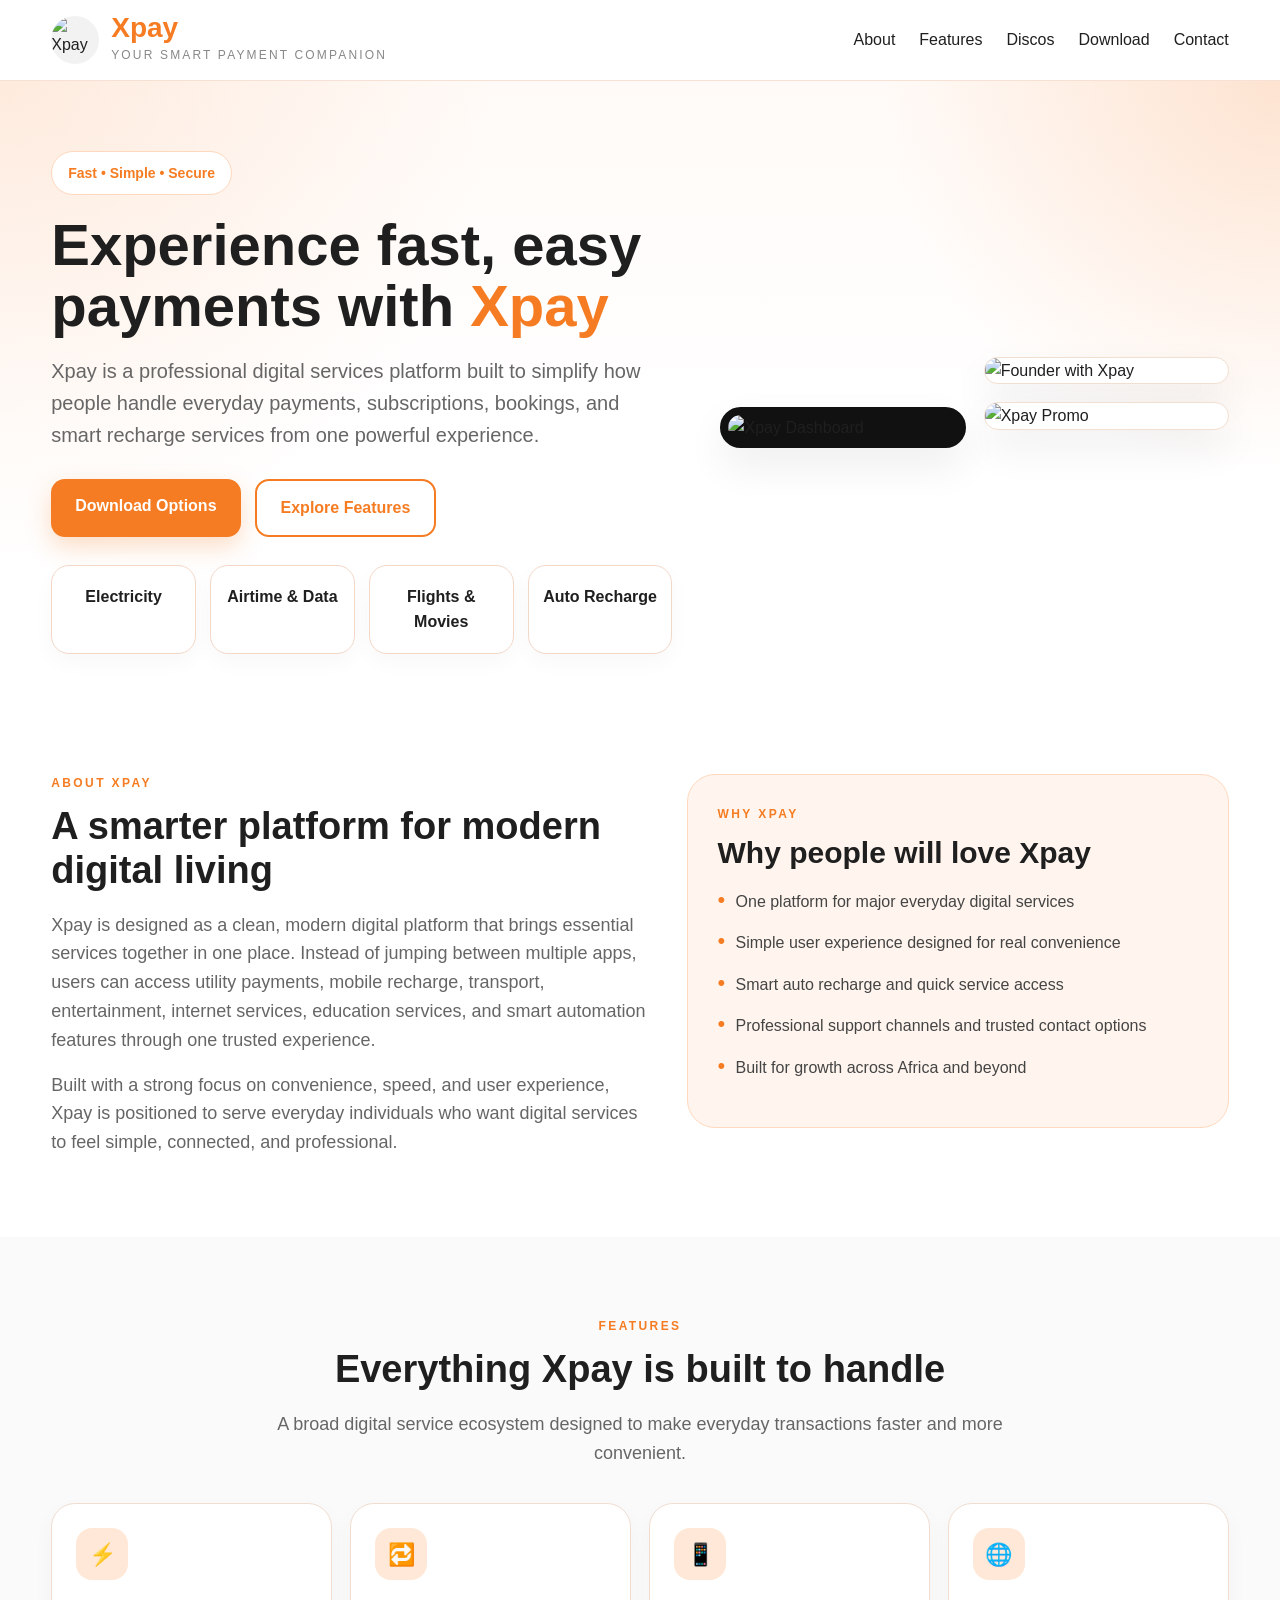
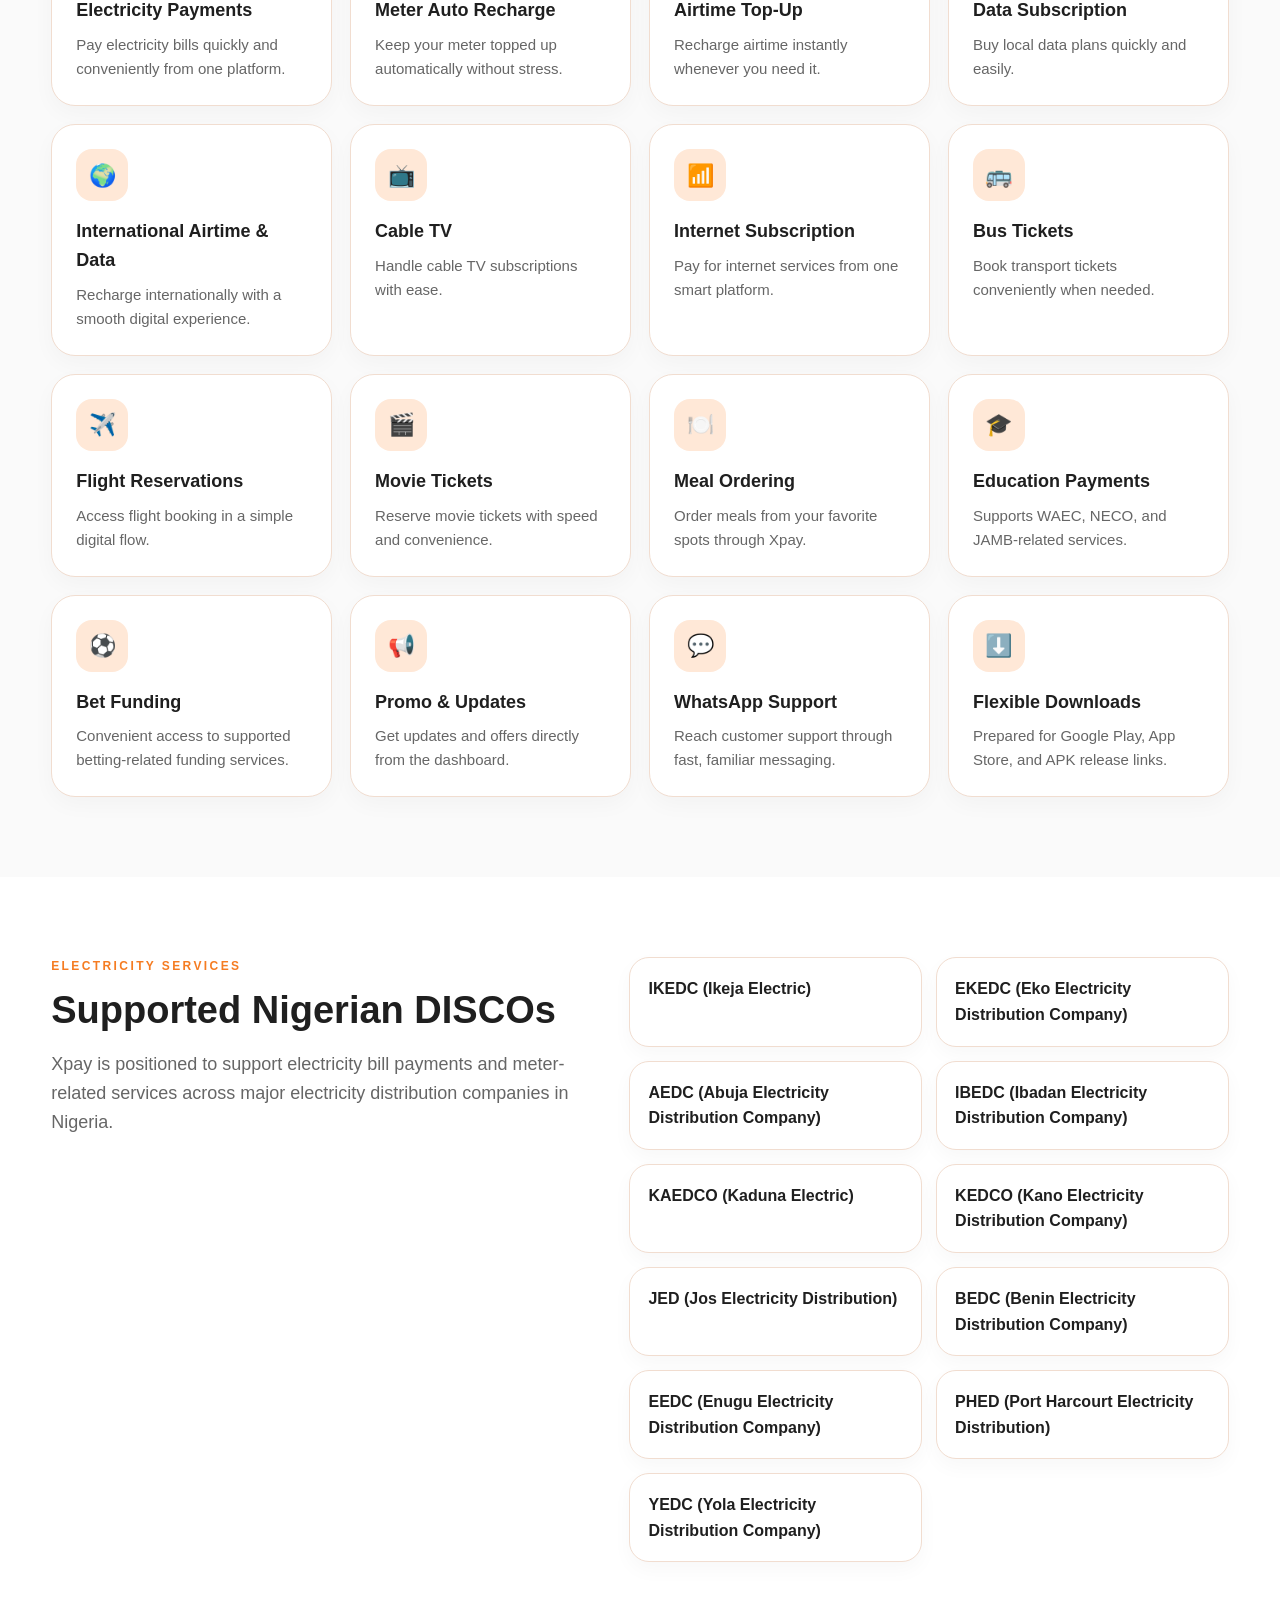
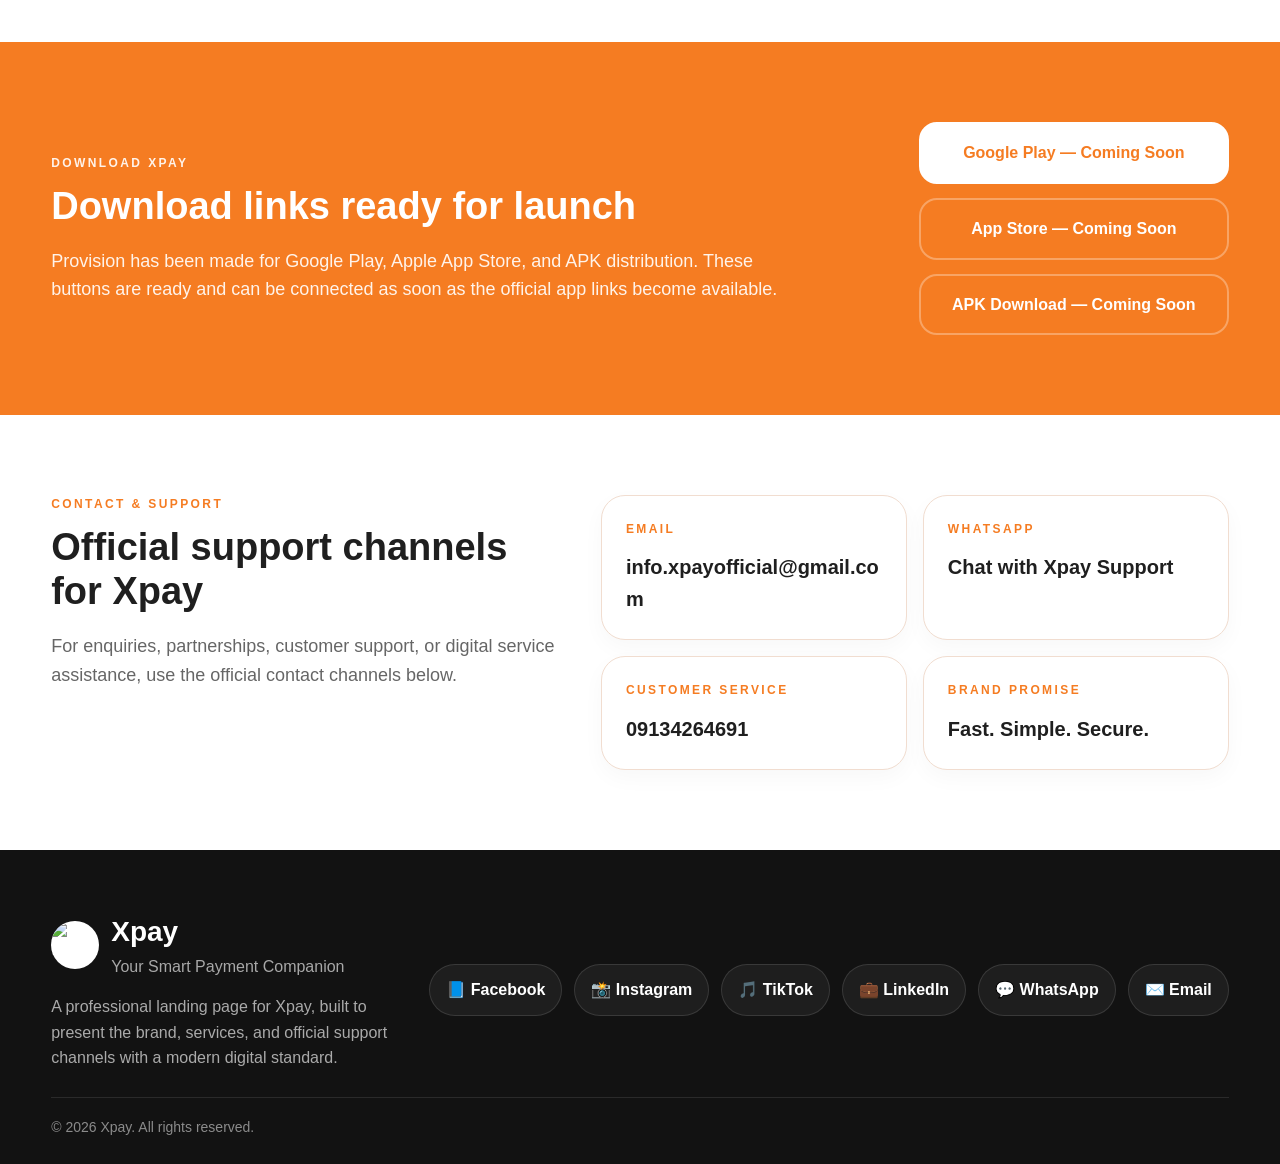
==== index.html @ 28513367 "Add Xpay landing page HTML structure and styles This commit adds a complete HTML structure for the X" ====
<!DOCTYPE html>
<html lang="en">
<head>
  <meta charset="UTF-8" />
  <meta name="viewport" content="width=device-width, initial-scale=1.0" />
  <title>Xpay | Your Smart Payment Companion</title>
  <meta
    name="description"
    content="Xpay is a smart digital platform for electricity payments, airtime, data, flights, movies, meals, internet, cable TV, education payments, and auto recharge."
  />
  <style>
    :root {
      --primary: #F57C22;
      --primary-dark: #df6a15;
      --text: #1f1f1f;
      --muted: #666;
      --bg: #ffffff;
      --soft: #fff5ee;
      --line: #f1d3bf;
      --dark: #121212;
    }

    * {
      box-sizing: border-box;
      margin: 0;
      padding: 0;
      scroll-behavior: smooth;
    }

    body {
      font-family: Arial, Helvetica, sans-serif;
      background: var(--bg);
      color: var(--text);
      line-height: 1.6;
    }

    img {
      max-width: 100%;
      display: block;
    }

    a {
      text-decoration: none;
      color: inherit;
    }

    .container {
      width: min(1180px, 92%);
      margin: 0 auto;
    }

    .btn {
      display: inline-block;
      padding: 14px 24px;
      border-radius: 14px;
      font-weight: 700;
      transition: 0.25s ease;
    }

    .btn-primary {
      background: var(--primary);
      color: #fff;
      box-shadow: 0 10px 25px rgba(245, 124, 34, 0.25);
    }

    .btn-primary:hover {
      background: var(--primary-dark);
      transform: translateY(-2px);
    }

    .btn-outline {
      border: 2px solid var(--primary);
      color: var(--primary);
      background: #fff;
    }

    .btn-outline:hover {
      background: var(--soft);
      transform: translateY(-2px);
    }

    .section {
      padding: 80px 0;
    }

    .section-tag {
      color: var(--primary);
      text-transform: uppercase;
      letter-spacing: 0.2em;
      font-size: 12px;
      font-weight: 800;
      margin-bottom: 12px;
    }

    .section-title {
      font-size: 38px;
      line-height: 1.15;
      font-weight: 800;
      margin-bottom: 18px;
    }

    .section-text {
      color: var(--muted);
      font-size: 18px;
      max-width: 760px;
    }

    header {
      position: sticky;
      top: 0;
      z-index: 50;
      background: rgba(255,255,255,0.96);
      border-bottom: 1px solid #f6e1d4;
      backdrop-filter: blur(10px);
    }

    .nav {
      min-height: 80px;
      display: flex;
      align-items: center;
      justify-content: space-between;
      gap: 20px;
    }

    .brand {
      display: flex;
      align-items: center;
      gap: 12px;
    }

    .brand img {
      width: 48px;
      height: 48px;
      border-radius: 50%;
      object-fit: cover;
      background: #f2f2f2;
    }

    .brand h1 {
      font-size: 28px;
      color: var(--primary);
      font-weight: 800;
      line-height: 1;
    }

    .brand p {
      color: #888;
      font-size: 12px;
      text-transform: uppercase;
      letter-spacing: 0.18em;
      margin-top: 4px;
    }

    nav ul {
      display: flex;
      list-style: none;
      gap: 24px;
      align-items: center;
      flex-wrap: wrap;
    }

    nav a:hover {
      color: var(--primary);
    }

    .hero {
      background:
        radial-gradient(circle at left top, rgba(245,124,34,0.12), transparent 35%),
        radial-gradient(circle at right top, rgba(245,124,34,0.18), transparent 28%),
        linear-gradient(180deg, #fffaf7 0%, #ffffff 55%);
      overflow: hidden;
    }

    .hero-wrap {
      display: grid;
      grid-template-columns: 1.1fr 0.9fr;
      gap: 48px;
      align-items: center;
      padding: 70px 0 40px;
    }

    .hero-badge {
      display: inline-block;
      background: #fff;
      border: 1px solid #ffd8bd;
      color: var(--primary);
      font-weight: 700;
      font-size: 14px;
      padding: 10px 16px;
      border-radius: 999px;
      margin-bottom: 20px;
    }

    .hero h2 {
      font-size: 58px;
      line-height: 1.05;
      font-weight: 900;
      margin-bottom: 18px;
    }

    .hero h2 span {
      color: var(--primary);
    }

    .hero p {
      font-size: 20px;
      color: var(--muted);
      max-width: 640px;
      margin-bottom: 28px;
    }

    .hero-actions {
      display: flex;
      gap: 14px;
      flex-wrap: wrap;
      margin-bottom: 28px;
    }

    .hero-stats {
      display: grid;
      grid-template-columns: repeat(4, 1fr);
      gap: 14px;
    }

    .hero-stat {
      border: 1px solid #f3d8c7;
      background: #fff;
      padding: 18px 14px;
      text-align: center;
      border-radius: 18px;
      box-shadow: 0 8px 22px rgba(0,0,0,0.03);
      font-weight: 700;
    }

    .hero-visual {
      display: grid;
      grid-template-columns: 1fr 1fr;
      gap: 18px;
      align-items: start;
    }

    .card {
      background: #fff;
      border: 1px solid #f3dfd0;
      border-radius: 28px;
      overflow: hidden;
      box-shadow: 0 18px 40px rgba(0,0,0,0.07);
    }

    .phone-frame {
      border: 8px solid #111;
      border-radius: 32px;
      overflow: hidden;
      background: #111;
    }

    .phone-tall {
      margin-top: 50px;
    }

    .about-grid,
    .download-grid,
    .contact-grid,
    .disco-grid {
      display: grid;
      gap: 36px;
    }

    .about-grid {
      grid-template-columns: 1.05fr 0.95fr;
      align-items: start;
    }

    .why-card {
      background: var(--soft);
      border: 1px solid #ffd8bd;
      border-radius: 28px;
      padding: 30px;
    }

    .why-card ul {
      list-style: none;
      margin-top: 18px;
    }

    .why-card li {
      margin-bottom: 16px;
      padding-left: 18px;
      position: relative;
      color: #444;
    }

    .why-card li::before {
      content: "•";
      color: var(--primary);
      position: absolute;
      left: 0;
      top: 0;
      font-size: 22px;
      line-height: 1;
    }

    .features {
      background: #fafafa;
    }

    .feature-grid {
      display: grid;
      grid-template-columns: repeat(4, 1fr);
      gap: 18px;
      margin-top: 36px;
    }

    .feature-card {
      background: #fff;
      border: 1px solid #f1ddd0;
      border-radius: 24px;
      padding: 24px;
      transition: 0.25s ease;
      box-shadow: 0 8px 22px rgba(0,0,0,0.03);
    }

    .feature-card:hover {
      transform: translateY(-4px);
      box-shadow: 0 14px 30px rgba(0,0,0,0.06);
    }

    .feature-icon {
      width: 52px;
      height: 52px;
      border-radius: 16px;
      display: grid;
      place-items: center;
      background: #ffe8d7;
      color: var(--primary);
      font-size: 22px;
      margin-bottom: 16px;
    }

    .feature-card h3 {
      font-size: 18px;
      margin-bottom: 8px;
    }

    .feature-card p {
      color: var(--muted);
      font-size: 15px;
    }

    .disco-grid {
      grid-template-columns: 0.95fr 1.05fr;
      align-items: start;
    }

    .disco-list {
      display: grid;
      grid-template-columns: repeat(2, 1fr);
      gap: 14px;
    }

    .disco-item {
      background: #fff;
      border: 1px solid #f1ddd0;
      border-radius: 20px;
      padding: 18px;
      box-shadow: 0 8px 20px rgba(0,0,0,0.03);
      font-weight: 600;
    }

    .download {
      background: var(--primary);
      color: #fff;
    }

    .download-grid {
      grid-template-columns: 1fr auto;
      align-items: center;
    }

    .download .section-tag,
    .download .section-text {
      color: #fff3ea;
    }

    .download-buttons {
      display: flex;
      flex-direction: column;
      gap: 14px;
      min-width: 310px;
    }

    .store-btn {
      padding: 16px 20px;
      border-radius: 18px;
      font-weight: 800;
      text-align: center;
      border: 2px solid rgba(255,255,255,0.3);
      transition: 0.25s ease;
    }

    .store-btn.primary {
      background: #fff;
      color: var(--primary);
      border-color: #fff;
    }

    .store-btn:hover {
      transform: translateY(-2px);
    }

    .contact-grid {
      grid-template-columns: 0.9fr 1.1fr;
      align-items: start;
    }

    .contact-cards {
      display: grid;
      grid-template-columns: repeat(2, 1fr);
      gap: 16px;
    }

    .contact-card {
      background: #fff;
      border: 1px solid #f1ddd0;
      border-radius: 24px;
      padding: 24px;
      box-shadow: 0 8px 22px rgba(0,0,0,0.03);
    }

    .contact-card h3 {
      color: var(--primary);
      font-size: 12px;
      text-transform: uppercase;
      letter-spacing: 0.2em;
      margin-bottom: 12px;
    }

    .contact-card p {
      font-size: 20px;
      font-weight: 700;
      color: var(--text);
      word-break: break-word;
    }

    footer {
      background: var(--dark);
      color: #fff;
      padding: 60px 0 26px;
    }

    .footer-top {
      display: grid;
      grid-template-columns: 1fr auto;
      gap: 30px;
      align-items: center;
      padding-bottom: 26px;
      border-bottom: 1px solid rgba(255,255,255,0.1);
    }

    .footer-brand {
      display: flex;
      align-items: center;
      gap: 12px;
      margin-bottom: 14px;
    }

    .footer-brand img {
      width: 48px;
      height: 48px;
      border-radius: 50%;
      background: #fff;
    }

    .footer-brand h3 {
      font-size: 28px;
      color: #fff;
      font-weight: 800;
    }

    .footer-text {
      color: #aaa;
      max-width: 720px;
    }

    .socials {
      display: flex;
      gap: 12px;
      flex-wrap: wrap;
      justify-content: flex-end;
    }

    .social {
      display: inline-flex;
      align-items: center;
      gap: 10px;
      padding: 12px 16px;
      border-radius: 999px;
      border: 1px solid rgba(255,255,255,0.12);
      background: rgba(255,255,255,0.05);
      transition: 0.25s ease;
      font-weight: 600;
    }

    .social:hover {
      background: var(--primary);
      border-color: var(--primary);
      transform: translateY(-2px);
    }

    .copyright {
      color: #8b8b8b;
      font-size: 14px;
      padding-top: 18px;
    }

    @media (max-width: 1024px) {
      .hero-wrap,
      .about-grid,
      .download-grid,
      .contact-grid,
      .disco-grid,
      .footer-top {
        grid-template-columns: 1fr;
      }

      .feature-grid {
        grid-template-columns: repeat(2, 1fr);
      }

      .hero-stats {
        grid-template-columns: repeat(2, 1fr);
      }

      .socials {
        justify-content: flex-start;
      }
    }

    @media (max-width: 720px) {
      .nav {
        flex-direction: column;
        align-items: flex-start;
        padding: 16px 0;
      }

      nav ul {
        gap: 12px;
      }

      .hero h2 {
        font-size: 40px;
      }

      .section-title {
        font-size: 30px;
      }

      .hero-visual {
        grid-template-columns: 1fr;
      }

      .phone-tall {
        margin-top: 0;
      }

      .feature-grid,
      .disco-list,
      .contact-cards,
      .hero-stats {
        grid-template-columns: 1fr;
      }

      .download-buttons {
        min-width: unset;
      }
    }
  </style>
</head>
<body>

  <header>
    <div class="container nav">
      <div class="brand">
        <img src="images/xpay-logo.png" alt="Xpay Logo">
        <div>
          <h1>Xpay</h1>
          <p>Your Smart Payment Companion</p>
        </div>
      </div>

      <nav>
        <ul>
          <li><a href="#about">About</a></li>
          <li><a href="#features">Features</a></li>
          <li><a href="#discos">Discos</a></li>
          <li><a href="#download">Download</a></li>
          <li><a href="#contact">Contact</a></li>
        </ul>
      </nav>
    </div>
  </header>

  <section class="hero">
    <div class="container hero-wrap">
      <div>
        <div class="hero-badge">Fast • Simple • Secure</div>
        <h2>Experience fast, easy payments with <span>Xpay</span></h2>
        <p>
          Xpay is a professional digital services platform built to simplify how people handle
          everyday payments, subscriptions, bookings, and smart recharge services from one
          powerful experience.
        </p>

        <div class="hero-actions">
          <a href="#download" class="btn btn-primary">Download Options</a>
          <a href="#features" class="btn btn-outline">Explore Features</a>
        </div>

        <div class="hero-stats">
          <div class="hero-stat">Electricity</div>
          <div class="hero-stat">Airtime & Data</div>
          <div class="hero-stat">Flights & Movies</div>
          <div class="hero-stat">Auto Recharge</div>
        </div>
      </div>

      <div class="hero-visual">
        <div class="card phone-frame phone-tall">
          <img src="images/xpay-dashboard.jpg" alt="Xpay Dashboard">
        </div>

        <div>
          <div class="card" style="margin-bottom:18px;">
            <img src="images/founder-phone.jpg" alt="Founder with Xpay">
          </div>
          <div class="card">
            <img src="images/xpay-flyer.jpg" alt="Xpay Promo">
          </div>
        </div>
      </div>
    </div>
  </section>

  <section id="about" class="section">
    <div class="container about-grid">
      <div>
        <div class="section-tag">About Xpay</div>
        <h2 class="section-title">A smarter platform for modern digital living</h2>
        <p class="section-text">
          Xpay is designed as a clean, modern digital platform that brings essential services
          together in one place. Instead of jumping between multiple apps, users can access
          utility payments, mobile recharge, transport, entertainment, internet services,
          education services, and smart automation features through one trusted experience.
        </p>
        <p class="section-text" style="margin-top:16px;">
          Built with a strong focus on convenience, speed, and user experience, Xpay is positioned
          to serve everyday individuals who want digital services to feel simple, connected, and professional.
        </p>
      </div>

      <div class="why-card">
        <div class="section-tag">Why Xpay</div>
        <h2 class="section-title" style="font-size:30px; margin-bottom:0;">Why people will love Xpay</h2>
        <ul>
          <li>One platform for major everyday digital services</li>
          <li>Simple user experience designed for real convenience</li>
          <li>Smart auto recharge and quick service access</li>
          <li>Professional support channels and trusted contact options</li>
          <li>Built for growth across Africa and beyond</li>
        </ul>
      </div>
    </div>
  </section>

  <section id="features" class="section features">
    <div class="container">
      <div class="section-tag" style="text-align:center;">Features</div>
      <h2 class="section-title" style="text-align:center;">Everything Xpay is built to handle</h2>
      <p class="section-text" style="text-align:center; margin:0 auto;">
        A broad digital service ecosystem designed to make everyday transactions faster and more convenient.
      </p>

      <div class="feature-grid">
        <div class="feature-card"><div class="feature-icon">⚡</div><h3>Electricity Payments</h3><p>Pay electricity bills quickly and conveniently from one platform.</p></div>
        <div class="feature-card"><div class="feature-icon">🔁</div><h3>Meter Auto Recharge</h3><p>Keep your meter topped up automatically without stress.</p></div>
        <div class="feature-card"><div class="feature-icon">📱</div><h3>Airtime Top-Up</h3><p>Recharge airtime instantly whenever you need it.</p></div>
        <div class="feature-card"><div class="feature-icon">🌐</div><h3>Data Subscription</h3><p>Buy local data plans quickly and easily.</p></div>
        <div class="feature-card"><div class="feature-icon">🌍</div><h3>International Airtime & Data</h3><p>Recharge internationally with a smooth digital experience.</p></div>
        <div class="feature-card"><div class="feature-icon">📺</div><h3>Cable TV</h3><p>Handle cable TV subscriptions with ease.</p></div>
        <div class="feature-card"><div class="feature-icon">📶</div><h3>Internet Subscription</h3><p>Pay for internet services from one smart platform.</p></div>
        <div class="feature-card"><div class="feature-icon">🚌</div><h3>Bus Tickets</h3><p>Book transport tickets conveniently when needed.</p></div>
        <div class="feature-card"><div class="feature-icon">✈️</div><h3>Flight Reservations</h3><p>Access flight booking in a simple digital flow.</p></div>
        <div class="feature-card"><div class="feature-icon">🎬</div><h3>Movie Tickets</h3><p>Reserve movie tickets with speed and convenience.</p></div>
        <div class="feature-card"><div class="feature-icon">🍽️</div><h3>Meal Ordering</h3><p>Order meals from your favorite spots through Xpay.</p></div>
        <div class="feature-card"><div class="feature-icon">🎓</div><h3>Education Payments</h3><p>Supports WAEC, NECO, and JAMB-related services.</p></div>
        <div class="feature-card"><div class="feature-icon">⚽</div><h3>Bet Funding</h3><p>Convenient access to supported betting-related funding services.</p></div>
        <div class="feature-card"><div class="feature-icon">📢</div><h3>Promo & Updates</h3><p>Get updates and offers directly from the dashboard.</p></div>
        <div class="feature-card"><div class="feature-icon">💬</div><h3>WhatsApp Support</h3><p>Reach customer support through fast, familiar messaging.</p></div>
        <div class="feature-card"><div class="feature-icon">⬇️</div><h3>Flexible Downloads</h3><p>Prepared for Google Play, App Store, and APK release links.</p></div>
      </div>
    </div>
  </section>

  <section id="discos" class="section">
    <div class="container disco-grid">
      <div>
        <div class="section-tag">Electricity Services</div>
        <h2 class="section-title">Supported Nigerian DISCOs</h2>
        <p class="section-text">
          Xpay is positioned to support electricity bill payments and meter-related services
          across major electricity distribution companies in Nigeria.
        </p>
      </div>

      <div class="disco-list">
        <div class="disco-item">IKEDC (Ikeja Electric)</div>
        <div class="disco-item">EKEDC (Eko Electricity Distribution Company)</div>
        <div class="disco-item">AEDC (Abuja Electricity Distribution Company)</div>
        <div class="disco-item">IBEDC (Ibadan Electricity Distribution Company)</div>
        <div class="disco-item">KAEDCO (Kaduna Electric)</div>
        <div class="disco-item">KEDCO (Kano Electricity Distribution Company)</div>
        <div class="disco-item">JED (Jos Electricity Distribution)</div>
        <div class="disco-item">BEDC (Benin Electricity Distribution Company)</div>
        <div class="disco-item">EEDC (Enugu Electricity Distribution Company)</div>
        <div class="disco-item">PHED (Port Harcourt Electricity Distribution)</div>
        <div class="disco-item">YEDC (Yola Electricity Distribution Company)</div>
      </div>
    </div>
  </section>

  <section id="download" class="section download">
    <div class="container download-grid">
      <div>
        <div class="section-tag">Download Xpay</div>
        <h2 class="section-title">Download links ready for launch</h2>
        <p class="section-text">
          Provision has been made for Google Play, Apple App Store, and APK distribution.
          These buttons are ready and can be connected as soon as the official app links become available.
        </p>
      </div>

      <div class="download-buttons">
        <a href="#" class="store-btn primary">Google Play — Coming Soon</a>
        <a href="#" class="store-btn">App Store — Coming Soon</a>
        <a href="#" class="store-btn">APK Download — Coming Soon</a>
      </div>
    </div>
  </section>

  <section id="contact" class="section">
    <div class="container contact-grid">
      <div>
        <div class="section-tag">Contact & Support</div>
        <h2 class="section-title">Official support channels for Xpay</h2>
        <p class="section-text">
          For enquiries, partnerships, customer support, or digital service assistance,
          use the official contact channels below.
        </p>
      </div>

      <div class="contact-cards">
        <a class="contact-card" href="mailto:info.xpayofficial@gmail.com">
          <h3>Email</h3>
          <p>info.xpayofficial@gmail.com</p>
        </a>

        <a class="contact-card" href="https://wa.me/message/QFZMKKO6LUOLL1" target="_blank">
          <h3>WhatsApp</h3>
          <p>Chat with Xpay Support</p>
        </a>

        <a class="contact-card" href="tel:09134264691">
          <h3>Customer Service</h3>
          <p>09134264691</p>
        </a>

        <div class="contact-card">
          <h3>Brand Promise</h3>
          <p>Fast. Simple. Secure.</p>
        </div>
      </div>
    </div>
  </section>

  <footer>
    <div class="container">
      <div class="footer-top">
        <div>
          <div class="footer-brand">
            <img src="images/xpay-logo.png" alt="Xpay Logo">
            <div>
              <h3>Xpay</h3>
              <div style="color:#a8a8a8;">Your Smart Payment Companion</div>
            </div>
          </div>
          <p class="footer-text">
            A professional landing page for Xpay, built to present the brand, services,
            and official support channels with a modern digital standard.
          </p>
        </div>

        <div class="socials">
          <a class="social" href="https://www.facebook.com/profile.php?id=61582223756165" target="_blank">📘 Facebook</a>
          <a class="social" href="https://www.instagram.com/xpay_official8?igsh=NDM1d2NyYW1xY3Vt" target="_blank">📸 Instagram</a>
          <a class="social" href="https://tiktok.com/@xpay_africa" target="_blank">🎵 TikTok</a>
          <a class="social" href="https://www.linkedin.com/company/xpayapp/" target="_blank">💼 LinkedIn</a>
          <a class="social" href="https://wa.me/message/QFZMKKO6LUOLL1" target="_blank">💬 WhatsApp</a>
          <a class="social" href="mailto:info.xpayofficial@gmail.com">✉️ Email</a>
        </div>
      </div>

      <div class="copyright">
        © 2026 Xpay. All rights reserved.
      </div>
    </div>
  </footer>

</body>
</html>
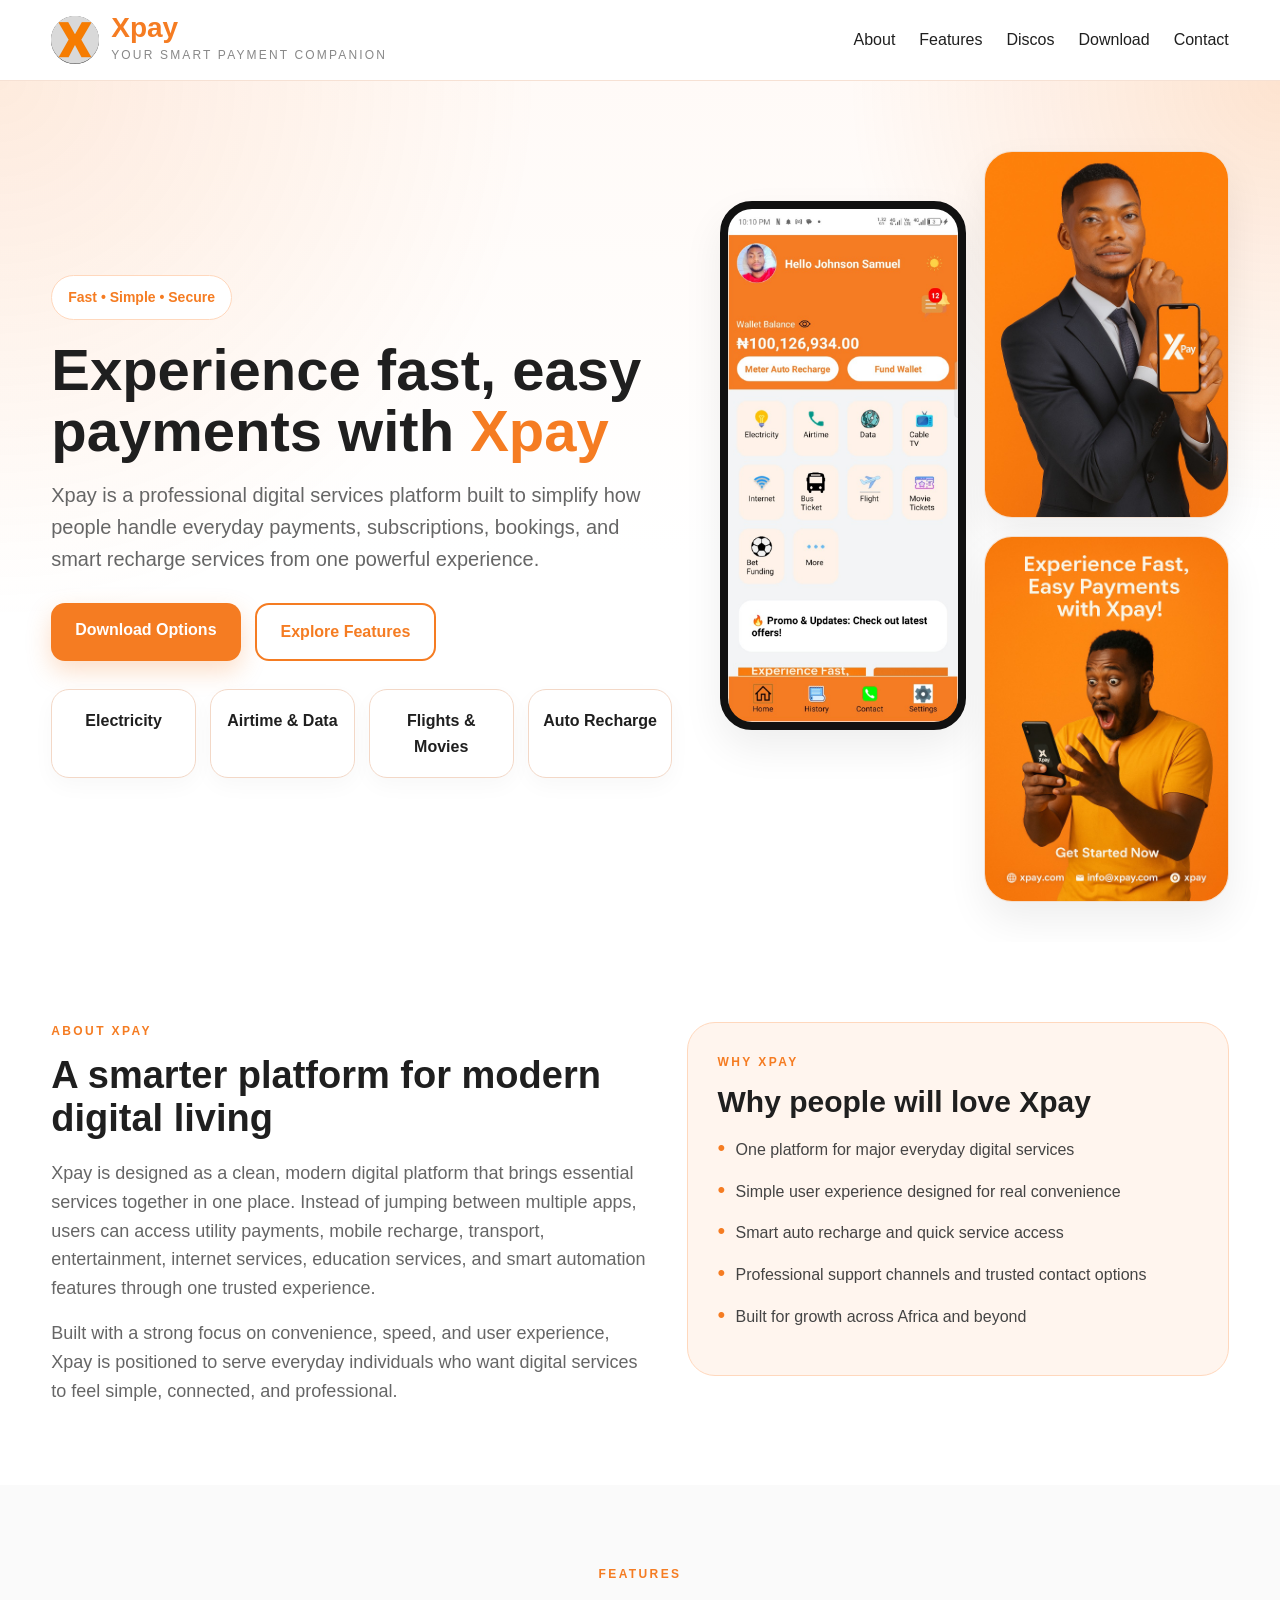
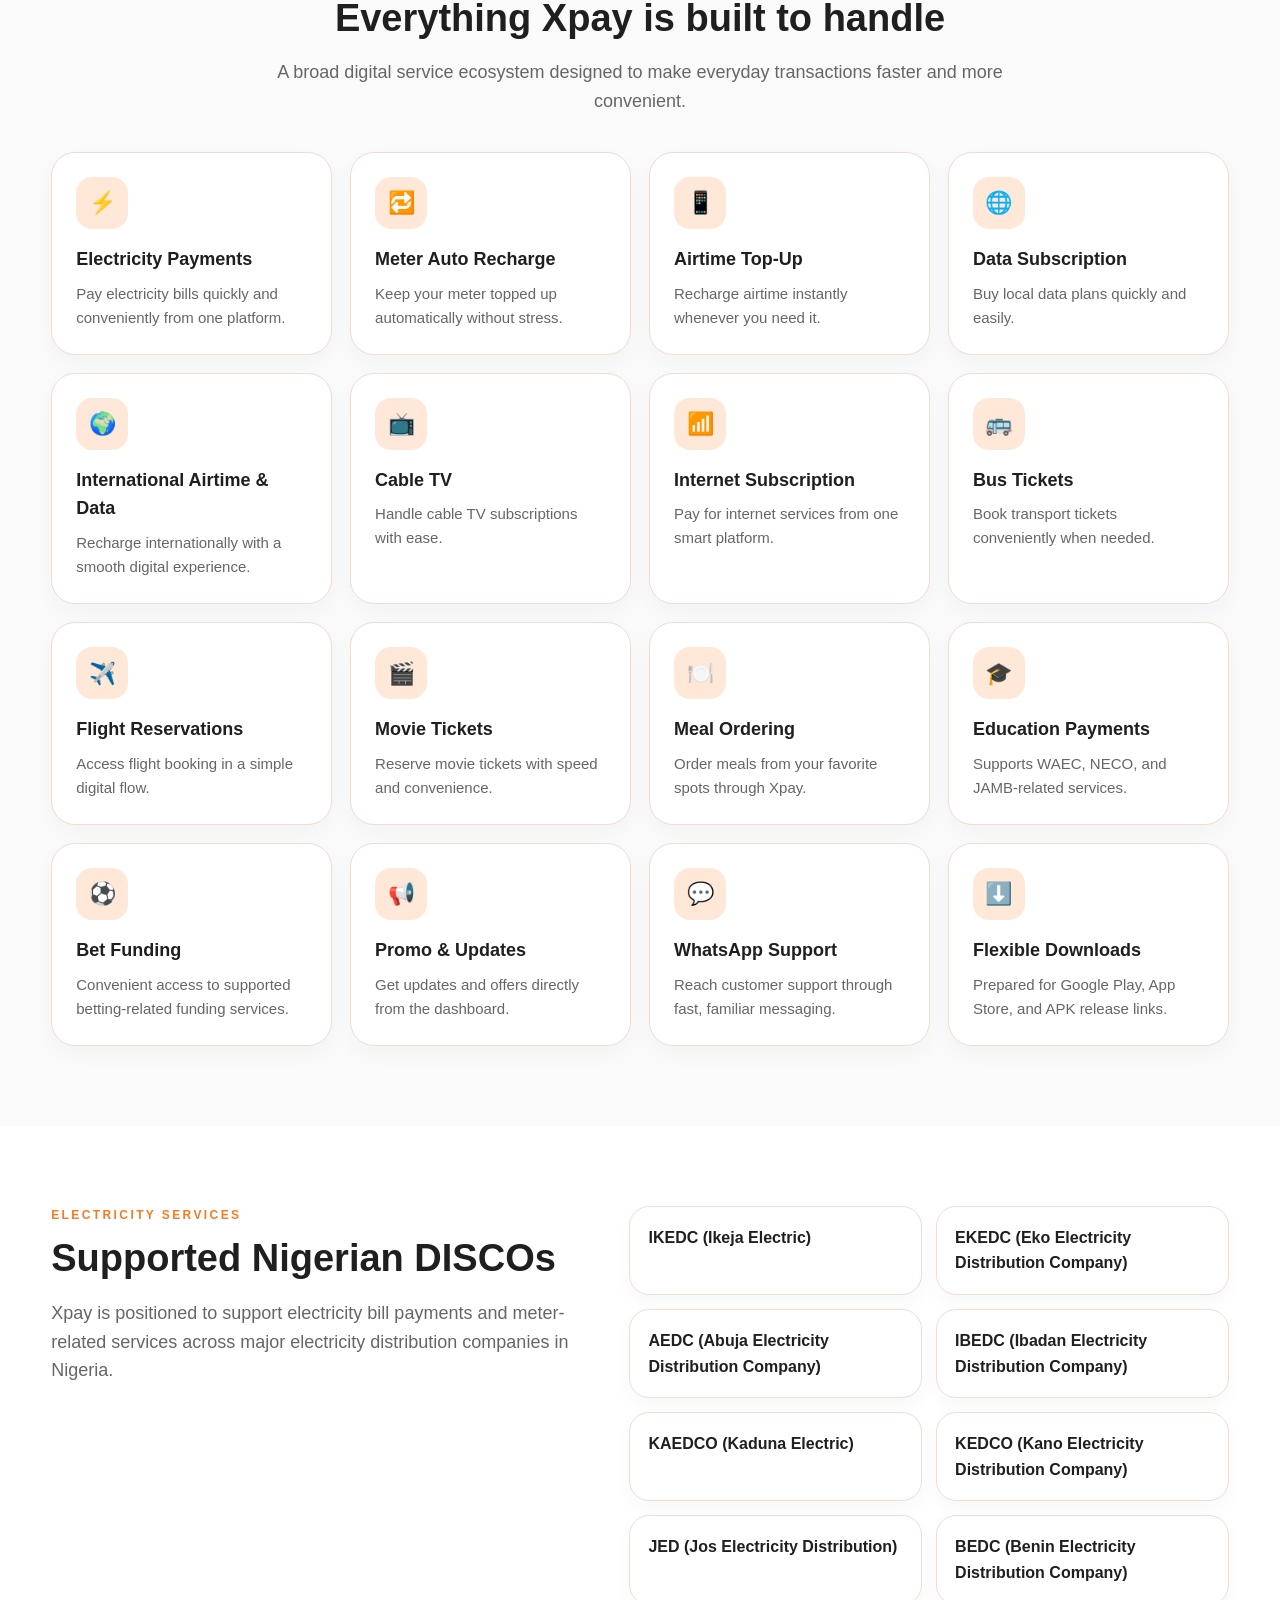
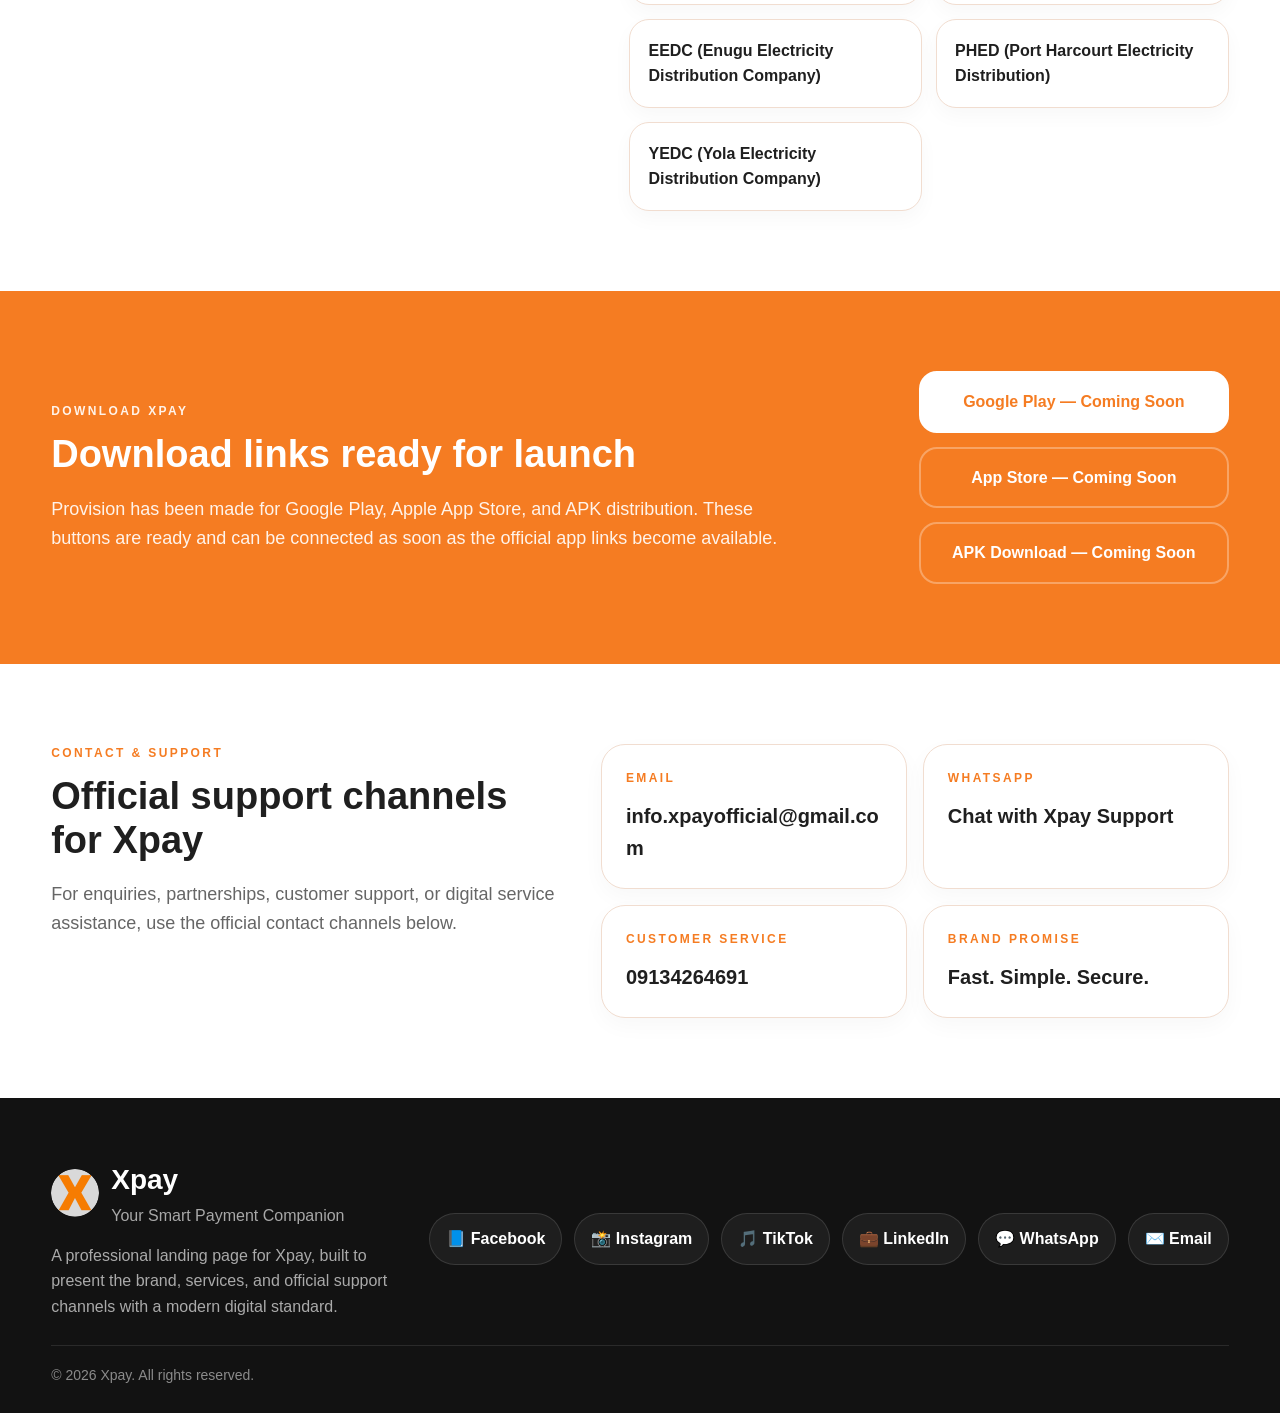
==== commit 6c53a584: "Update image sources in index.html" ====
--- a/index.html
+++ b/index.html
@@ -581,7 +581,7 @@
   <header>
     <div class="container nav">
       <div class="brand">
-        <img src="images/xpay-logo.png" alt="Xpay Logo">
+        <img src="images/logo.png" alt="Xpay Logo">
         <div>
           <h1>Xpay</h1>
           <p>Your Smart Payment Companion</p>
@@ -626,15 +626,15 @@
 
       <div class="hero-visual">
         <div class="card phone-frame phone-tall">
-          <img src="images/xpay-dashboard.jpg" alt="Xpay Dashboard">
+          <img src="images/dash.jpg" alt="Xpay Dashboard">
         </div>
 
         <div>
           <div class="card" style="margin-bottom:18px;">
-            <img src="images/founder-phone.jpg" alt="Founder with Xpay">
+            <img src="images/me.png" alt="Founder with Xpay">
           </div>
           <div class="card">
-            <img src="images/xpay-flyer.jpg" alt="Xpay Promo">
+            <img src="images/wow.png" alt="Xpay Promo">
           </div>
         </div>
       </div>
@@ -787,7 +787,7 @@
       <div class="footer-top">
         <div>
           <div class="footer-brand">
-            <img src="images/xpay-logo.png" alt="Xpay Logo">
+            <img src="images/logo.png" alt="Xpay Logo">
             <div>
               <h3>Xpay</h3>
               <div style="color:#a8a8a8;">Your Smart Payment Companion</div>
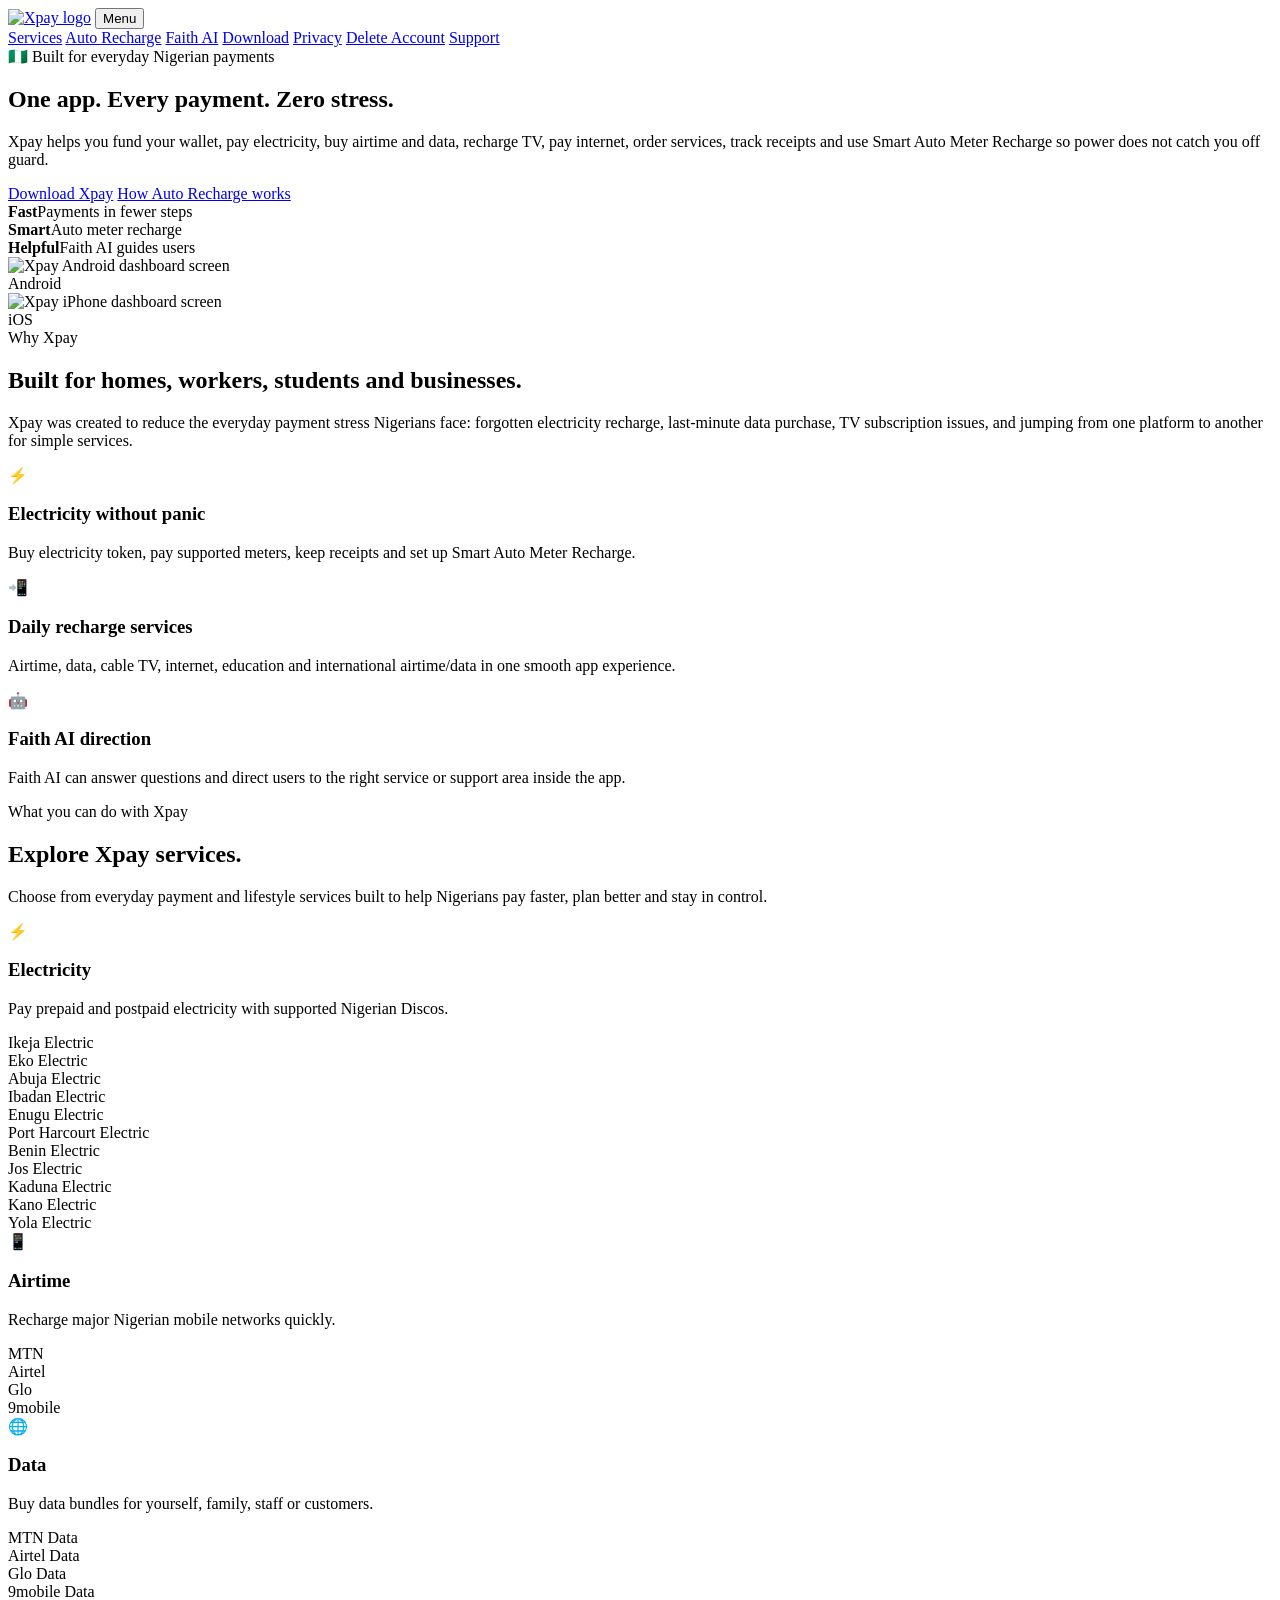
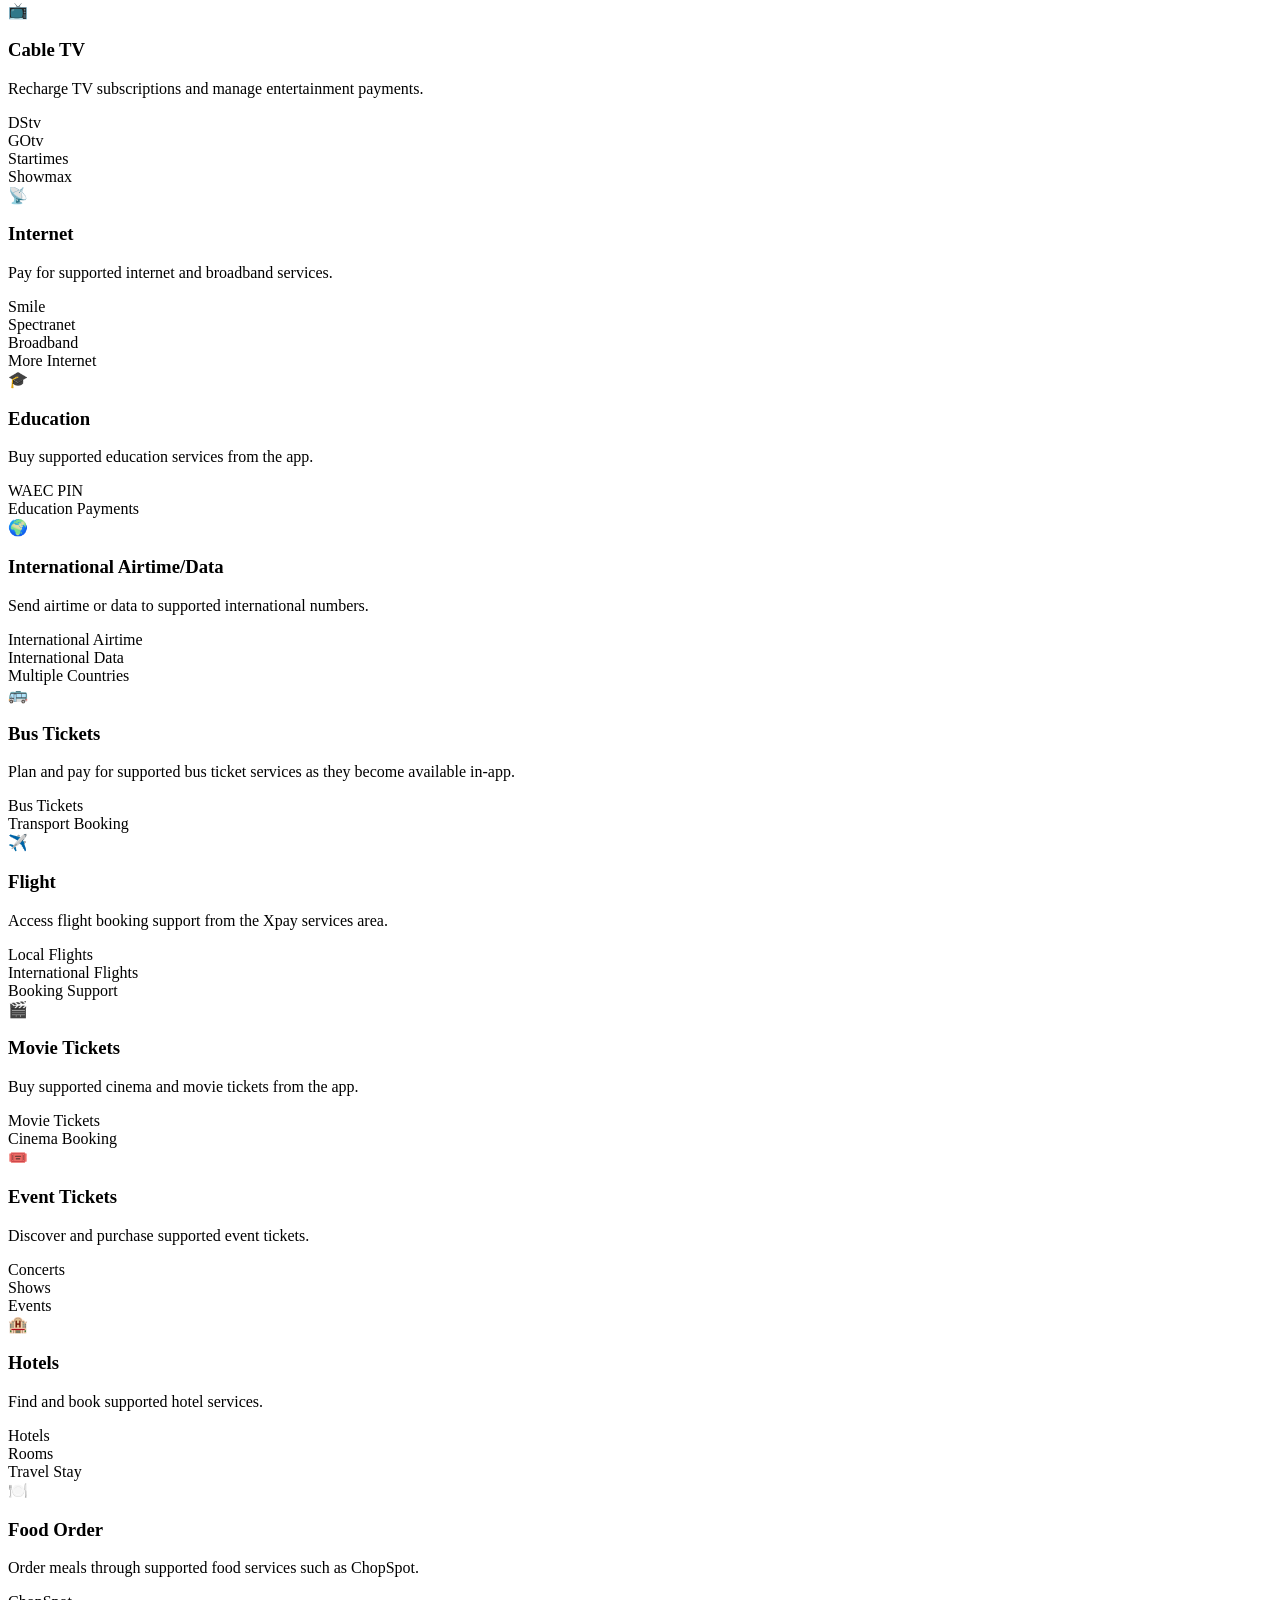
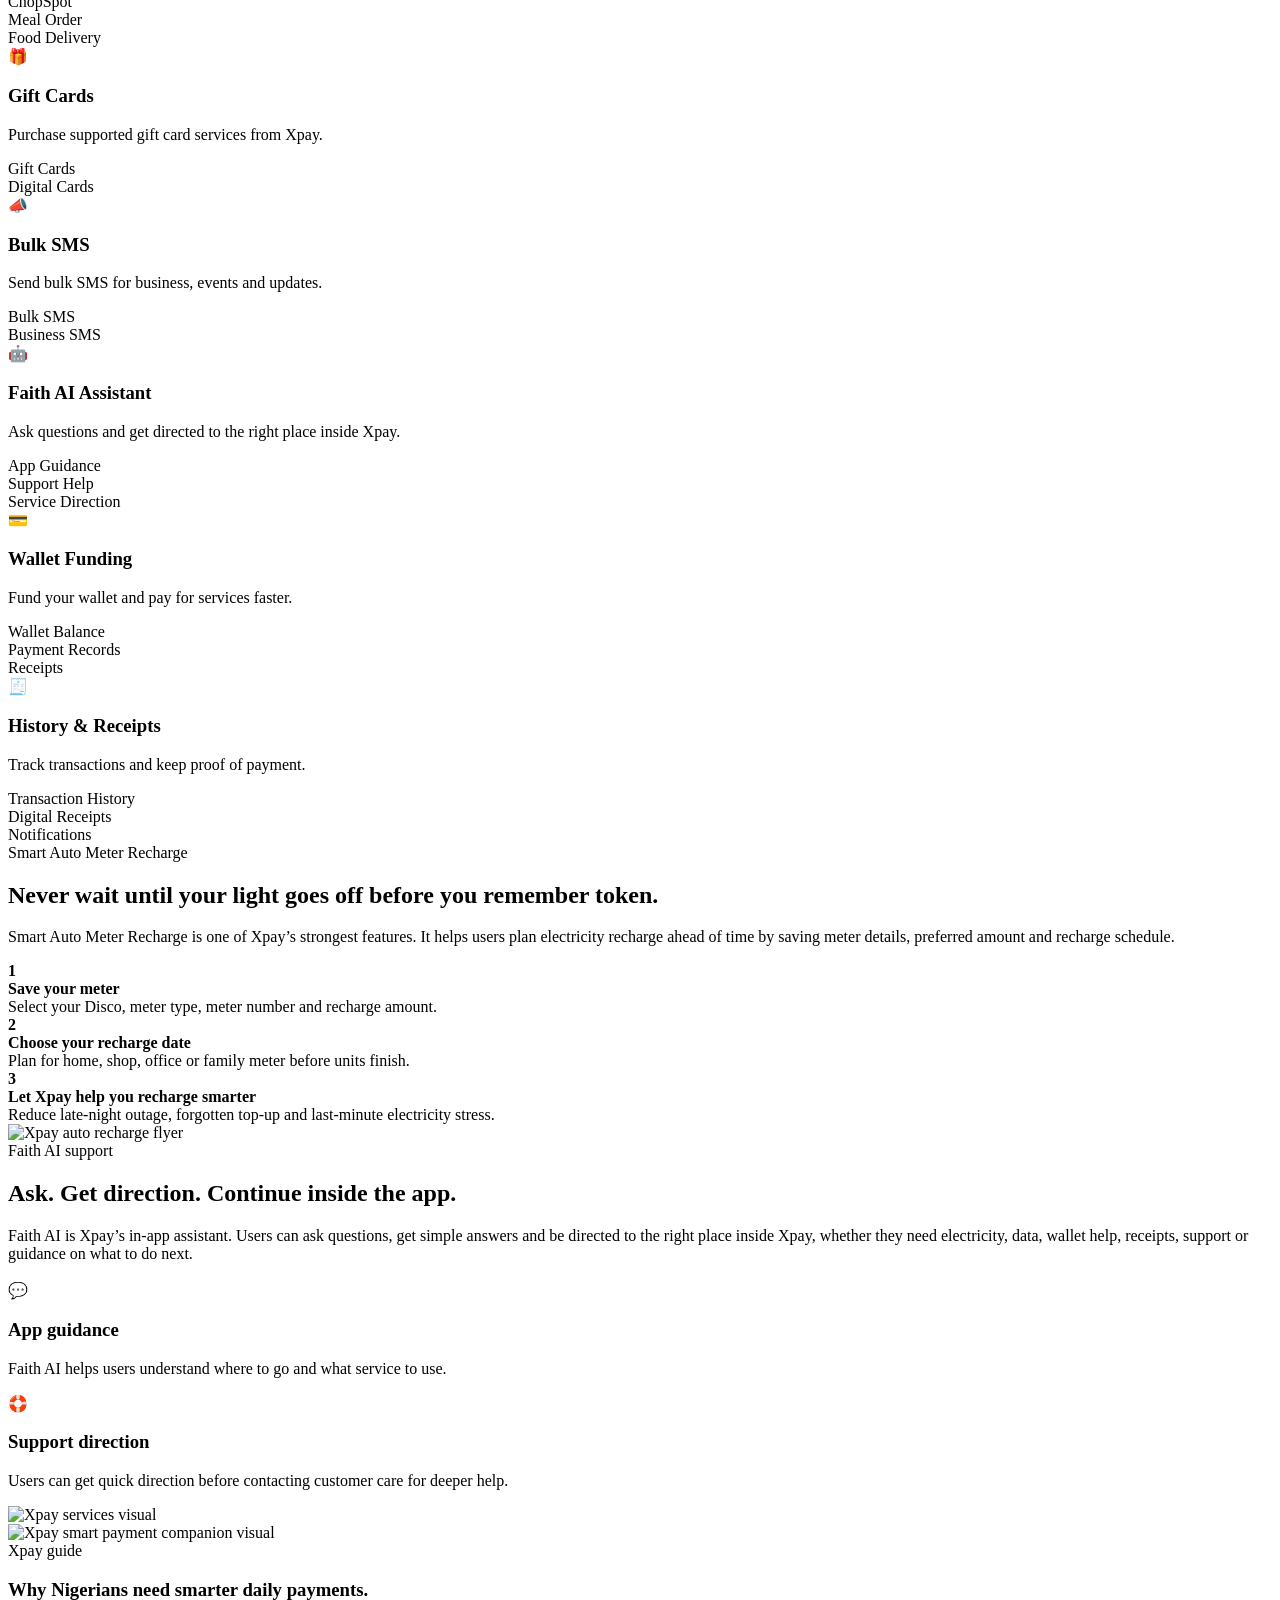
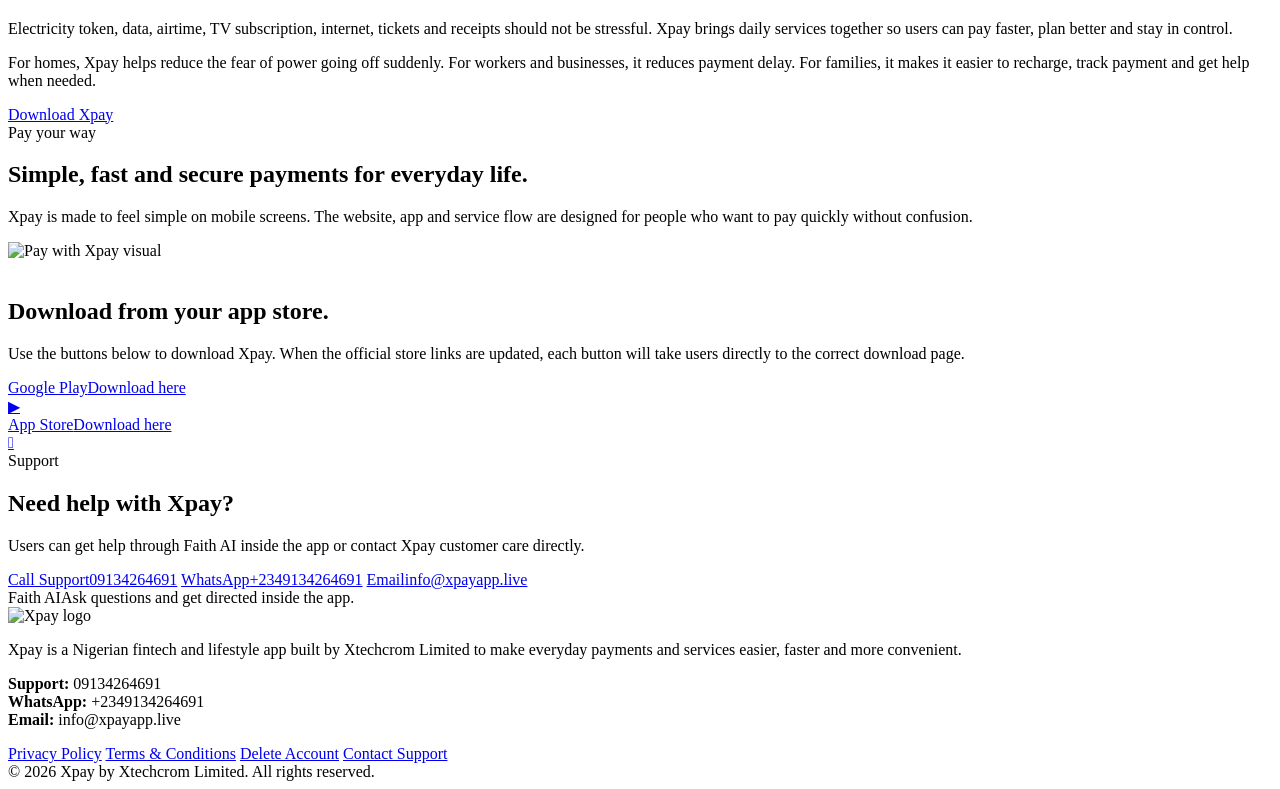
==== commit 8b2c0014: "Add files via upload" ====
--- a/index.html
+++ b/index.html
@@ -1,819 +1,258 @@
-<!DOCTYPE html>
+<!doctype html>
 <html lang="en">
 <head>
-  <meta charset="UTF-8" />
-  <meta name="viewport" content="width=device-width, initial-scale=1.0" />
-  <title>Xpay | Your Smart Payment Companion</title>
-  <meta
-    name="description"
-    content="Xpay is a smart digital platform for electricity payments, airtime, data, flights, movies, meals, internet, cable TV, education payments, and auto recharge."
-  />
-  <style>
-    :root {
-      --primary: #F57C22;
-      --primary-dark: #df6a15;
-      --text: #1f1f1f;
-      --muted: #666;
-      --bg: #ffffff;
-      --soft: #fff5ee;
-      --line: #f1d3bf;
-      --dark: #121212;
-    }
-
-    * {
-      box-sizing: border-box;
-      margin: 0;
-      padding: 0;
-      scroll-behavior: smooth;
-    }
-
-    body {
-      font-family: Arial, Helvetica, sans-serif;
-      background: var(--bg);
-      color: var(--text);
-      line-height: 1.6;
-    }
-
-    img {
-      max-width: 100%;
-      display: block;
-    }
-
-    a {
-      text-decoration: none;
-      color: inherit;
-    }
-
-    .container {
-      width: min(1180px, 92%);
-      margin: 0 auto;
-    }
-
-    .btn {
-      display: inline-block;
-      padding: 14px 24px;
-      border-radius: 14px;
-      font-weight: 700;
-      transition: 0.25s ease;
-    }
-
-    .btn-primary {
-      background: var(--primary);
-      color: #fff;
-      box-shadow: 0 10px 25px rgba(245, 124, 34, 0.25);
-    }
-
-    .btn-primary:hover {
-      background: var(--primary-dark);
-      transform: translateY(-2px);
-    }
-
-    .btn-outline {
-      border: 2px solid var(--primary);
-      color: var(--primary);
-      background: #fff;
-    }
-
-    .btn-outline:hover {
-      background: var(--soft);
-      transform: translateY(-2px);
-    }
-
-    .section {
-      padding: 80px 0;
-    }
-
-    .section-tag {
-      color: var(--primary);
-      text-transform: uppercase;
-      letter-spacing: 0.2em;
-      font-size: 12px;
-      font-weight: 800;
-      margin-bottom: 12px;
-    }
-
-    .section-title {
-      font-size: 38px;
-      line-height: 1.15;
-      font-weight: 800;
-      margin-bottom: 18px;
-    }
-
-    .section-text {
-      color: var(--muted);
-      font-size: 18px;
-      max-width: 760px;
-    }
-
-    header {
-      position: sticky;
-      top: 0;
-      z-index: 50;
-      background: rgba(255,255,255,0.96);
-      border-bottom: 1px solid #f6e1d4;
-      backdrop-filter: blur(10px);
-    }
-
-    .nav {
-      min-height: 80px;
-      display: flex;
-      align-items: center;
-      justify-content: space-between;
-      gap: 20px;
-    }
-
-    .brand {
-      display: flex;
-      align-items: center;
-      gap: 12px;
-    }
-
-    .brand img {
-      width: 48px;
-      height: 48px;
-      border-radius: 50%;
-      object-fit: cover;
-      background: #f2f2f2;
-    }
-
-    .brand h1 {
-      font-size: 28px;
-      color: var(--primary);
-      font-weight: 800;
-      line-height: 1;
-    }
-
-    .brand p {
-      color: #888;
-      font-size: 12px;
-      text-transform: uppercase;
-      letter-spacing: 0.18em;
-      margin-top: 4px;
-    }
-
-    nav ul {
-      display: flex;
-      list-style: none;
-      gap: 24px;
-      align-items: center;
-      flex-wrap: wrap;
-    }
-
-    nav a:hover {
-      color: var(--primary);
-    }
-
-    .hero {
-      background:
-        radial-gradient(circle at left top, rgba(245,124,34,0.12), transparent 35%),
-        radial-gradient(circle at right top, rgba(245,124,34,0.18), transparent 28%),
-        linear-gradient(180deg, #fffaf7 0%, #ffffff 55%);
-      overflow: hidden;
-    }
-
-    .hero-wrap {
-      display: grid;
-      grid-template-columns: 1.1fr 0.9fr;
-      gap: 48px;
-      align-items: center;
-      padding: 70px 0 40px;
-    }
-
-    .hero-badge {
-      display: inline-block;
-      background: #fff;
-      border: 1px solid #ffd8bd;
-      color: var(--primary);
-      font-weight: 700;
-      font-size: 14px;
-      padding: 10px 16px;
-      border-radius: 999px;
-      margin-bottom: 20px;
-    }
-
-    .hero h2 {
-      font-size: 58px;
-      line-height: 1.05;
-      font-weight: 900;
-      margin-bottom: 18px;
-    }
-
-    .hero h2 span {
-      color: var(--primary);
-    }
-
-    .hero p {
-      font-size: 20px;
-      color: var(--muted);
-      max-width: 640px;
-      margin-bottom: 28px;
-    }
-
-    .hero-actions {
-      display: flex;
-      gap: 14px;
-      flex-wrap: wrap;
-      margin-bottom: 28px;
-    }
-
-    .hero-stats {
-      display: grid;
-      grid-template-columns: repeat(4, 1fr);
-      gap: 14px;
-    }
-
-    .hero-stat {
-      border: 1px solid #f3d8c7;
-      background: #fff;
-      padding: 18px 14px;
-      text-align: center;
-      border-radius: 18px;
-      box-shadow: 0 8px 22px rgba(0,0,0,0.03);
-      font-weight: 700;
-    }
-
-    .hero-visual {
-      display: grid;
-      grid-template-columns: 1fr 1fr;
-      gap: 18px;
-      align-items: start;
-    }
-
-    .card {
-      background: #fff;
-      border: 1px solid #f3dfd0;
-      border-radius: 28px;
-      overflow: hidden;
-      box-shadow: 0 18px 40px rgba(0,0,0,0.07);
-    }
-
-    .phone-frame {
-      border: 8px solid #111;
-      border-radius: 32px;
-      overflow: hidden;
-      background: #111;
-    }
-
-    .phone-tall {
-      margin-top: 50px;
-    }
-
-    .about-grid,
-    .download-grid,
-    .contact-grid,
-    .disco-grid {
-      display: grid;
-      gap: 36px;
-    }
-
-    .about-grid {
-      grid-template-columns: 1.05fr 0.95fr;
-      align-items: start;
-    }
-
-    .why-card {
-      background: var(--soft);
-      border: 1px solid #ffd8bd;
-      border-radius: 28px;
-      padding: 30px;
-    }
-
-    .why-card ul {
-      list-style: none;
-      margin-top: 18px;
-    }
-
-    .why-card li {
-      margin-bottom: 16px;
-      padding-left: 18px;
-      position: relative;
-      color: #444;
-    }
-
-    .why-card li::before {
-      content: "•";
-      color: var(--primary);
-      position: absolute;
-      left: 0;
-      top: 0;
-      font-size: 22px;
-      line-height: 1;
-    }
-
-    .features {
-      background: #fafafa;
-    }
-
-    .feature-grid {
-      display: grid;
-      grid-template-columns: repeat(4, 1fr);
-      gap: 18px;
-      margin-top: 36px;
-    }
-
-    .feature-card {
-      background: #fff;
-      border: 1px solid #f1ddd0;
-      border-radius: 24px;
-      padding: 24px;
-      transition: 0.25s ease;
-      box-shadow: 0 8px 22px rgba(0,0,0,0.03);
-    }
-
-    .feature-card:hover {
-      transform: translateY(-4px);
-      box-shadow: 0 14px 30px rgba(0,0,0,0.06);
-    }
-
-    .feature-icon {
-      width: 52px;
-      height: 52px;
-      border-radius: 16px;
-      display: grid;
-      place-items: center;
-      background: #ffe8d7;
-      color: var(--primary);
-      font-size: 22px;
-      margin-bottom: 16px;
-    }
-
-    .feature-card h3 {
-      font-size: 18px;
-      margin-bottom: 8px;
-    }
-
-    .feature-card p {
-      color: var(--muted);
-      font-size: 15px;
-    }
-
-    .disco-grid {
-      grid-template-columns: 0.95fr 1.05fr;
-      align-items: start;
-    }
-
-    .disco-list {
-      display: grid;
-      grid-template-columns: repeat(2, 1fr);
-      gap: 14px;
-    }
-
-    .disco-item {
-      background: #fff;
-      border: 1px solid #f1ddd0;
-      border-radius: 20px;
-      padding: 18px;
-      box-shadow: 0 8px 20px rgba(0,0,0,0.03);
-      font-weight: 600;
-    }
-
-    .download {
-      background: var(--primary);
-      color: #fff;
-    }
-
-    .download-grid {
-      grid-template-columns: 1fr auto;
-      align-items: center;
-    }
-
-    .download .section-tag,
-    .download .section-text {
-      color: #fff3ea;
-    }
-
-    .download-buttons {
-      display: flex;
-      flex-direction: column;
-      gap: 14px;
-      min-width: 310px;
-    }
-
-    .store-btn {
-      padding: 16px 20px;
-      border-radius: 18px;
-      font-weight: 800;
-      text-align: center;
-      border: 2px solid rgba(255,255,255,0.3);
-      transition: 0.25s ease;
-    }
-
-    .store-btn.primary {
-      background: #fff;
-      color: var(--primary);
-      border-color: #fff;
-    }
-
-    .store-btn:hover {
-      transform: translateY(-2px);
-    }
-
-    .contact-grid {
-      grid-template-columns: 0.9fr 1.1fr;
-      align-items: start;
-    }
-
-    .contact-cards {
-      display: grid;
-      grid-template-columns: repeat(2, 1fr);
-      gap: 16px;
-    }
-
-    .contact-card {
-      background: #fff;
-      border: 1px solid #f1ddd0;
-      border-radius: 24px;
-      padding: 24px;
-      box-shadow: 0 8px 22px rgba(0,0,0,0.03);
-    }
-
-    .contact-card h3 {
-      color: var(--primary);
-      font-size: 12px;
-      text-transform: uppercase;
-      letter-spacing: 0.2em;
-      margin-bottom: 12px;
-    }
-
-    .contact-card p {
-      font-size: 20px;
-      font-weight: 700;
-      color: var(--text);
-      word-break: break-word;
-    }
-
-    footer {
-      background: var(--dark);
-      color: #fff;
-      padding: 60px 0 26px;
-    }
-
-    .footer-top {
-      display: grid;
-      grid-template-columns: 1fr auto;
-      gap: 30px;
-      align-items: center;
-      padding-bottom: 26px;
-      border-bottom: 1px solid rgba(255,255,255,0.1);
-    }
-
-    .footer-brand {
-      display: flex;
-      align-items: center;
-      gap: 12px;
-      margin-bottom: 14px;
-    }
-
-    .footer-brand img {
-      width: 48px;
-      height: 48px;
-      border-radius: 50%;
-      background: #fff;
-    }
-
-    .footer-brand h3 {
-      font-size: 28px;
-      color: #fff;
-      font-weight: 800;
-    }
-
-    .footer-text {
-      color: #aaa;
-      max-width: 720px;
-    }
-
-    .socials {
-      display: flex;
-      gap: 12px;
-      flex-wrap: wrap;
-      justify-content: flex-end;
-    }
-
-    .social {
-      display: inline-flex;
-      align-items: center;
-      gap: 10px;
-      padding: 12px 16px;
-      border-radius: 999px;
-      border: 1px solid rgba(255,255,255,0.12);
-      background: rgba(255,255,255,0.05);
-      transition: 0.25s ease;
-      font-weight: 600;
-    }
-
-    .social:hover {
-      background: var(--primary);
-      border-color: var(--primary);
-      transform: translateY(-2px);
-    }
-
-    .copyright {
-      color: #8b8b8b;
-      font-size: 14px;
-      padding-top: 18px;
-    }
-
-    @media (max-width: 1024px) {
-      .hero-wrap,
-      .about-grid,
-      .download-grid,
-      .contact-grid,
-      .disco-grid,
-      .footer-top {
-        grid-template-columns: 1fr;
-      }
-
-      .feature-grid {
-        grid-template-columns: repeat(2, 1fr);
-      }
-
-      .hero-stats {
-        grid-template-columns: repeat(2, 1fr);
-      }
-
-      .socials {
-        justify-content: flex-start;
-      }
-    }
-
-    @media (max-width: 720px) {
-      .nav {
-        flex-direction: column;
-        align-items: flex-start;
-        padding: 16px 0;
-      }
-
-      nav ul {
-        gap: 12px;
-      }
-
-      .hero h2 {
-        font-size: 40px;
-      }
-
-      .section-title {
-        font-size: 30px;
-      }
-
-      .hero-visual {
-        grid-template-columns: 1fr;
-      }
-
-      .phone-tall {
-        margin-top: 0;
-      }
-
-      .feature-grid,
-      .disco-list,
-      .contact-cards,
-      .hero-stats {
-        grid-template-columns: 1fr;
-      }
-
-      .download-buttons {
-        min-width: unset;
-      }
-    }
-  </style>
+<meta charset="utf-8"><meta name="viewport" content="width=device-width,initial-scale=1">
+<title>Xpay - Your Smart Payment Companion</title>
+<meta name="description" content="Xpay helps Nigerians fund wallet, buy electricity token, airtime, data, cable TV, internet, movie tickets, event tickets, gift cards, food, hotels, and use Smart Auto Meter Recharge.">
+<meta property="og:title" content="Xpay - Your Smart Payment Companion">
+<meta property="og:description" content="Pay bills, recharge smarter, use Faith AI, and manage daily services from one app.">
+<meta property="og:image" content="assets/images/xpay-pay-ad.webp">
+<link rel="icon" href="assets/images/favicon.png"><link rel="stylesheet" href="assets/css/style.css">
 </head>
 <body>
-
-  <header>
-    <div class="container nav">
-      <div class="brand">
-        <img src="images/logo.png" alt="Xpay Logo">
-        <div>
-          <h1>Xpay</h1>
-          <p>Your Smart Payment Companion</p>
-        </div>
-      </div>
-
-      <nav>
-        <ul>
-          <li><a href="#about">About</a></li>
-          <li><a href="#features">Features</a></li>
-          <li><a href="#discos">Discos</a></li>
-          <li><a href="#download">Download</a></li>
-          <li><a href="#contact">Contact</a></li>
-        </ul>
-      </nav>
-    </div>
-  </header>
-
-  <section class="hero">
-    <div class="container hero-wrap">
+<header class="nav">
+  <div class="container nav-inner">
+    <a class="brand" href="index.html" aria-label="Xpay home"><img src="assets/images/xpay-logo.webp" alt="Xpay logo"></a>
+    <button class="menu-btn" aria-label="Open menu">Menu</button>
+    <nav class="nav-links">
+      <a href="index.html#services">Services</a>
+      <a href="index.html#auto-recharge">Auto Recharge</a>
+      <a href="index.html#faith-ai">Faith AI</a>
+      <a href="index.html#download">Download</a>
+      <a href="privacy-policy.html">Privacy</a>
+      <a href="delete-account.html">Delete Account</a>
+      <a class="btn" href="index.html#support">Support</a>
+    </nav>
+  </div>
+</header>
+
+<main>
+<section class="hero">
+  <div class="container hero-grid">
+    <div class="reveal">
+      <span class="kicker">🇳🇬 Built for everyday Nigerian payments</span>
+      <h1>One app. Every payment. Zero stress.</h1>
+      <p class="lead">Xpay helps you fund your wallet, pay electricity, buy airtime and data, recharge TV, pay internet, order services, track receipts and use Smart Auto Meter Recharge so power does not catch you off guard.</p>
+      <div class="hero-actions">
+        <a class="btn" href="#download">Download Xpay</a>
+        <a class="btn light" href="#auto-recharge">How Auto Recharge works</a>
+      </div>
+      <div class="trust-row">
+        <div class="trust-card"><b>Fast</b><span>Payments in fewer steps</span></div>
+        <div class="trust-card"><b>Smart</b><span>Auto meter recharge</span></div>
+        <div class="trust-card"><b>Helpful</b><span>Faith AI guides users</span></div>
+      </div>
+    </div>
+    <div class="phone-stage reveal" aria-label="Xpay app previews">
+      <div class="phone-pair">
+        <div class="phone-shell android"><div class="phone-screen"><img src="assets/images/xpay-dashboard-screen.webp" alt="Xpay Android dashboard screen"></div><span class="phone-label">Android</span></div>
+        <div class="phone-shell ios"><div class="phone-screen"><img src="assets/images/xpay-dashboard-screen.webp" alt="Xpay iPhone dashboard screen"></div><span class="phone-label">iOS</span></div>
+      </div>
+    </div>
+  </div>
+</section>
+
+<section class="section alt" id="why">
+  <div class="container">
+    <div class="section-title reveal">
+      <span class="eyebrow">Why Xpay</span>
+      <h2>Built for homes, workers, students and businesses.</h2>
+      <p>Xpay was created to reduce the everyday payment stress Nigerians face: forgotten electricity recharge, last-minute data purchase, TV subscription issues, and jumping from one platform to another for simple services.</p>
+    </div>
+    <div class="cards">
+      <div class="card reveal"><div class="card-icon">⚡</div><h3>Electricity without panic</h3><p>Buy electricity token, pay supported meters, keep receipts and set up Smart Auto Meter Recharge.</p></div>
+      <div class="card reveal"><div class="card-icon">📲</div><h3>Daily recharge services</h3><p>Airtime, data, cable TV, internet, education and international airtime/data in one smooth app experience.</p></div>
+      <div class="card reveal"><div class="card-icon">🤖</div><h3>Faith AI direction</h3><p>Faith AI can answer questions and direct users to the right service or support area inside the app.</p></div>
+    </div>
+  </div>
+</section>
+
+<section class="section" id="services">
+  <div class="container">
+    <div class="section-title reveal">
+      <span class="eyebrow">What you can do with Xpay</span>
+      <h2>Explore Xpay services.</h2>
+      <p>Choose from everyday payment and lifestyle services built to help Nigerians pay faster, plan better and stay in control.</p>
+    </div>
+    <div class="service-grid"><div class="service-card reveal">
+  <div class="service-head"><div class="icon">⚡</div><div><h3>Electricity</h3><p>Pay prepaid and postpaid electricity with supported Nigerian Discos.</p></div></div>
+  <div class="provider-list"><div class="provider">Ikeja Electric</div><div class="provider">Eko Electric</div><div class="provider">Abuja Electric</div><div class="provider">Ibadan Electric</div><div class="provider">Enugu Electric</div><div class="provider">Port Harcourt Electric</div><div class="provider">Benin Electric</div><div class="provider">Jos Electric</div><div class="provider">Kaduna Electric</div><div class="provider">Kano Electric</div><div class="provider">Yola Electric</div></div>
+</div>
+<div class="service-card reveal">
+  <div class="service-head"><div class="icon">📱</div><div><h3>Airtime</h3><p>Recharge major Nigerian mobile networks quickly.</p></div></div>
+  <div class="provider-list"><div class="provider">MTN</div><div class="provider">Airtel</div><div class="provider">Glo</div><div class="provider">9mobile</div></div>
+</div>
+<div class="service-card reveal">
+  <div class="service-head"><div class="icon">🌐</div><div><h3>Data</h3><p>Buy data bundles for yourself, family, staff or customers.</p></div></div>
+  <div class="provider-list"><div class="provider">MTN Data</div><div class="provider">Airtel Data</div><div class="provider">Glo Data</div><div class="provider">9mobile Data</div></div>
+</div>
+<div class="service-card reveal">
+  <div class="service-head"><div class="icon">📺</div><div><h3>Cable TV</h3><p>Recharge TV subscriptions and manage entertainment payments.</p></div></div>
+  <div class="provider-list"><div class="provider">DStv</div><div class="provider">GOtv</div><div class="provider">Startimes</div><div class="provider">Showmax</div></div>
+</div>
+<div class="service-card reveal">
+  <div class="service-head"><div class="icon">📡</div><div><h3>Internet</h3><p>Pay for supported internet and broadband services.</p></div></div>
+  <div class="provider-list"><div class="provider">Smile</div><div class="provider">Spectranet</div><div class="provider">Broadband</div><div class="provider">More Internet</div></div>
+</div>
+<div class="service-card reveal">
+  <div class="service-head"><div class="icon">🎓</div><div><h3>Education</h3><p>Buy supported education services from the app.</p></div></div>
+  <div class="provider-list"><div class="provider">WAEC PIN</div><div class="provider">Education Payments</div></div>
+</div>
+<div class="service-card reveal">
+  <div class="service-head"><div class="icon">🌍</div><div><h3>International Airtime/Data</h3><p>Send airtime or data to supported international numbers.</p></div></div>
+  <div class="provider-list"><div class="provider">International Airtime</div><div class="provider">International Data</div><div class="provider">Multiple Countries</div></div>
+</div>
+<div class="service-card reveal">
+  <div class="service-head"><div class="icon">🚌</div><div><h3>Bus Tickets</h3><p>Plan and pay for supported bus ticket services as they become available in-app.</p></div></div>
+  <div class="provider-list"><div class="provider">Bus Tickets</div><div class="provider">Transport Booking</div></div>
+</div>
+<div class="service-card reveal">
+  <div class="service-head"><div class="icon">✈️</div><div><h3>Flight</h3><p>Access flight booking support from the Xpay services area.</p></div></div>
+  <div class="provider-list"><div class="provider">Local Flights</div><div class="provider">International Flights</div><div class="provider">Booking Support</div></div>
+</div>
+<div class="service-card reveal">
+  <div class="service-head"><div class="icon">🎬</div><div><h3>Movie Tickets</h3><p>Buy supported cinema and movie tickets from the app.</p></div></div>
+  <div class="provider-list"><div class="provider">Movie Tickets</div><div class="provider">Cinema Booking</div></div>
+</div>
+<div class="service-card reveal">
+  <div class="service-head"><div class="icon">🎟️</div><div><h3>Event Tickets</h3><p>Discover and purchase supported event tickets.</p></div></div>
+  <div class="provider-list"><div class="provider">Concerts</div><div class="provider">Shows</div><div class="provider">Events</div></div>
+</div>
+<div class="service-card reveal">
+  <div class="service-head"><div class="icon">🏨</div><div><h3>Hotels</h3><p>Find and book supported hotel services.</p></div></div>
+  <div class="provider-list"><div class="provider">Hotels</div><div class="provider">Rooms</div><div class="provider">Travel Stay</div></div>
+</div>
+<div class="service-card reveal">
+  <div class="service-head"><div class="icon">🍽️</div><div><h3>Food Order</h3><p>Order meals through supported food services such as ChopSpot.</p></div></div>
+  <div class="provider-list"><div class="provider">ChopSpot</div><div class="provider">Meal Order</div><div class="provider">Food Delivery</div></div>
+</div>
+<div class="service-card reveal">
+  <div class="service-head"><div class="icon">🎁</div><div><h3>Gift Cards</h3><p>Purchase supported gift card services from Xpay.</p></div></div>
+  <div class="provider-list"><div class="provider">Gift Cards</div><div class="provider">Digital Cards</div></div>
+</div>
+<div class="service-card reveal">
+  <div class="service-head"><div class="icon">📣</div><div><h3>Bulk SMS</h3><p>Send bulk SMS for business, events and updates.</p></div></div>
+  <div class="provider-list"><div class="provider">Bulk SMS</div><div class="provider">Business SMS</div></div>
+</div>
+<div class="service-card reveal">
+  <div class="service-head"><div class="icon">🤖</div><div><h3>Faith AI Assistant</h3><p>Ask questions and get directed to the right place inside Xpay.</p></div></div>
+  <div class="provider-list"><div class="provider">App Guidance</div><div class="provider">Support Help</div><div class="provider">Service Direction</div></div>
+</div>
+<div class="service-card reveal">
+  <div class="service-head"><div class="icon">💳</div><div><h3>Wallet Funding</h3><p>Fund your wallet and pay for services faster.</p></div></div>
+  <div class="provider-list"><div class="provider">Wallet Balance</div><div class="provider">Payment Records</div><div class="provider">Receipts</div></div>
+</div>
+<div class="service-card reveal">
+  <div class="service-head"><div class="icon">🧾</div><div><h3>History & Receipts</h3><p>Track transactions and keep proof of payment.</p></div></div>
+  <div class="provider-list"><div class="provider">Transaction History</div><div class="provider">Digital Receipts</div><div class="provider">Notifications</div></div>
+</div></div>
+  </div>
+</section>
+
+<section class="section alt" id="auto-recharge">
+  <div class="container feature-grid">
+    <div class="feature-box reveal">
+      <span class="eyebrow">Smart Auto Meter Recharge</span>
+      <h2>Never wait until your light goes off before you remember token.</h2>
+      <p>Smart Auto Meter Recharge is one of Xpay’s strongest features. It helps users plan electricity recharge ahead of time by saving meter details, preferred amount and recharge schedule.</p>
+      <div class="step-list">
+        <div class="step"><b>1</b><div><strong>Save your meter</strong><br><span>Select your Disco, meter type, meter number and recharge amount.</span></div></div>
+        <div class="step"><b>2</b><div><strong>Choose your recharge date</strong><br><span>Plan for home, shop, office or family meter before units finish.</span></div></div>
+        <div class="step"><b>3</b><div><strong>Let Xpay help you recharge smarter</strong><br><span>Reduce late-night outage, forgotten top-up and last-minute electricity stress.</span></div></div>
+      </div>
+    </div>
+    <div class="mock-ad reveal"><img src="assets/images/xpay-auto-recharge-ad.webp" alt="Xpay auto recharge flyer"></div>
+  </div>
+</section>
+
+<section class="section" id="faith-ai">
+  <div class="container promo-grid">
+    <div class="reveal">
+      <span class="eyebrow">Faith AI support</span>
+      <h2>Ask. Get direction. Continue inside the app.</h2>
+      <p class="section-text">Faith AI is Xpay’s in-app assistant. Users can ask questions, get simple answers and be directed to the right place inside Xpay, whether they need electricity, data, wallet help, receipts, support or guidance on what to do next.</p>
+      <div class="cards" style="grid-template-columns:1fr;margin-top:18px">
+        <div class="card"><div class="card-icon">💬</div><h3>App guidance</h3><p>Faith AI helps users understand where to go and what service to use.</p></div>
+        <div class="card"><div class="card-icon">🛟</div><h3>Support direction</h3><p>Users can get quick direction before contacting customer care for deeper help.</p></div>
+      </div>
+    </div>
+    <div class="promo-card small reveal"><img src="assets/images/xpay-services-ad.webp" alt="Xpay services visual"></div>
+  </div>
+</section>
+
+<section class="section alt">
+  <div class="container promo-grid">
+    <div class="promo-card reveal"><img src="assets/images/xpay-companion-ad.webp" alt="Xpay smart payment companion visual"></div>
+    <div class="blog-card reveal">
+      <span class="eyebrow">Xpay guide</span>
+      <h3>Why Nigerians need smarter daily payments.</h3>
+      <p>Electricity token, data, airtime, TV subscription, internet, tickets and receipts should not be stressful. Xpay brings daily services together so users can pay faster, plan better and stay in control.</p>
+      <p>For homes, Xpay helps reduce the fear of power going off suddenly. For workers and businesses, it reduces payment delay. For families, it makes it easier to recharge, track payment and get help when needed.</p>
+      <a class="btn" href="#download">Download Xpay</a>
+    </div>
+  </div>
+</section>
+
+<section class="section">
+  <div class="container promo-grid">
+    <div class="reveal">
+      <span class="eyebrow">Pay your way</span>
+      <h2>Simple, fast and secure payments for everyday life.</h2>
+      <p class="section-text">Xpay is made to feel simple on mobile screens. The website, app and service flow are designed for people who want to pay quickly without confusion.</p>
+    </div>
+    <div class="promo-card small reveal"><img src="assets/images/xpay-pay-ad.webp" alt="Pay with Xpay visual"></div>
+  </div>
+</section>
+
+<section class="section alt" id="download">
+  <div class="container">
+    <div class="download reveal">
       <div>
-        <div class="hero-badge">Fast • Simple • Secure</div>
-        <h2>Experience fast, easy payments with <span>Xpay</span></h2>
-        <p>
-          Xpay is a professional digital services platform built to simplify how people handle
-          everyday payments, subscriptions, bookings, and smart recharge services from one
-          powerful experience.
-        </p>
-
-        <div class="hero-actions">
-          <a href="#download" class="btn btn-primary">Download Options</a>
-          <a href="#features" class="btn btn-outline">Explore Features</a>
-        </div>
-
-        <div class="hero-stats">
-          <div class="hero-stat">Electricity</div>
-          <div class="hero-stat">Airtime & Data</div>
-          <div class="hero-stat">Flights & Movies</div>
-          <div class="hero-stat">Auto Recharge</div>
-        </div>
-      </div>
-
-      <div class="hero-visual">
-        <div class="card phone-frame phone-tall">
-          <img src="images/dash.jpg" alt="Xpay Dashboard">
-        </div>
-
-        <div>
-          <div class="card" style="margin-bottom:18px;">
-            <img src="images/me.png" alt="Founder with Xpay">
-          </div>
-          <div class="card">
-            <img src="images/wow.png" alt="Xpay Promo">
-          </div>
-        </div>
-      </div>
-    </div>
-  </section>
-
-  <section id="about" class="section">
-    <div class="container about-grid">
+        <span class="eyebrow" style="color:white">Download Xpay</span>
+        <h2>Download from your app store.</h2>
+        <p>Use the buttons below to download Xpay. When the official store links are updated, each button will take users directly to the correct download page.</p>
+      </div>
+      <div class="store-buttons">
+        <a class="store" href="#" aria-label="Download Xpay on Google Play"><div>Google Play<span>Download here</span></div>▶</a>
+        <a class="store" href="#" aria-label="Download Xpay on App Store"><div>App Store<span>Download here</span></div></a>
+      </div>
+    </div>
+  </div>
+</section>
+
+<section class="section" id="support">
+  <div class="container">
+    <div class="section-title reveal">
+      <span class="eyebrow">Support</span>
+      <h2>Need help with Xpay?</h2>
+      <p>Users can get help through Faith AI inside the app or contact Xpay customer care directly.</p>
+    </div>
+    <div class="support-grid">
+      <a class="support reveal" href="tel:09134264691">Call Support<span>09134264691</span></a>
+      <a class="support reveal" href="https://wa.me/2349134264691">WhatsApp<span>+2349134264691</span></a>
+      <a class="support reveal" href="mailto:info@xpayapp.live">Email<span>info@xpayapp.live</span></a>
+      <div class="support reveal">Faith AI<span>Ask questions and get directed inside the app.</span></div>
+    </div>
+  </div>
+</section>
+</main>
+<footer>
+  <div class="container">
+    <div class="footer-grid">
       <div>
-        <div class="section-tag">About Xpay</div>
-        <h2 class="section-title">A smarter platform for modern digital living</h2>
-        <p class="section-text">
-          Xpay is designed as a clean, modern digital platform that brings essential services
-          together in one place. Instead of jumping between multiple apps, users can access
-          utility payments, mobile recharge, transport, entertainment, internet services,
-          education services, and smart automation features through one trusted experience.
-        </p>
-        <p class="section-text" style="margin-top:16px;">
-          Built with a strong focus on convenience, speed, and user experience, Xpay is positioned
-          to serve everyday individuals who want digital services to feel simple, connected, and professional.
-        </p>
-      </div>
-
-      <div class="why-card">
-        <div class="section-tag">Why Xpay</div>
-        <h2 class="section-title" style="font-size:30px; margin-bottom:0;">Why people will love Xpay</h2>
-        <ul>
-          <li>One platform for major everyday digital services</li>
-          <li>Simple user experience designed for real convenience</li>
-          <li>Smart auto recharge and quick service access</li>
-          <li>Professional support channels and trusted contact options</li>
-          <li>Built for growth across Africa and beyond</li>
-        </ul>
-      </div>
-    </div>
-  </section>
-
-  <section id="features" class="section features">
-    <div class="container">
-      <div class="section-tag" style="text-align:center;">Features</div>
-      <h2 class="section-title" style="text-align:center;">Everything Xpay is built to handle</h2>
-      <p class="section-text" style="text-align:center; margin:0 auto;">
-        A broad digital service ecosystem designed to make everyday transactions faster and more convenient.
-      </p>
-
-      <div class="feature-grid">
-        <div class="feature-card"><div class="feature-icon">⚡</div><h3>Electricity Payments</h3><p>Pay electricity bills quickly and conveniently from one platform.</p></div>
-        <div class="feature-card"><div class="feature-icon">🔁</div><h3>Meter Auto Recharge</h3><p>Keep your meter topped up automatically without stress.</p></div>
-        <div class="feature-card"><div class="feature-icon">📱</div><h3>Airtime Top-Up</h3><p>Recharge airtime instantly whenever you need it.</p></div>
-        <div class="feature-card"><div class="feature-icon">🌐</div><h3>Data Subscription</h3><p>Buy local data plans quickly and easily.</p></div>
-        <div class="feature-card"><div class="feature-icon">🌍</div><h3>International Airtime & Data</h3><p>Recharge internationally with a smooth digital experience.</p></div>
-        <div class="feature-card"><div class="feature-icon">📺</div><h3>Cable TV</h3><p>Handle cable TV subscriptions with ease.</p></div>
-        <div class="feature-card"><div class="feature-icon">📶</div><h3>Internet Subscription</h3><p>Pay for internet services from one smart platform.</p></div>
-        <div class="feature-card"><div class="feature-icon">🚌</div><h3>Bus Tickets</h3><p>Book transport tickets conveniently when needed.</p></div>
-        <div class="feature-card"><div class="feature-icon">✈️</div><h3>Flight Reservations</h3><p>Access flight booking in a simple digital flow.</p></div>
-        <div class="feature-card"><div class="feature-icon">🎬</div><h3>Movie Tickets</h3><p>Reserve movie tickets with speed and convenience.</p></div>
-        <div class="feature-card"><div class="feature-icon">🍽️</div><h3>Meal Ordering</h3><p>Order meals from your favorite spots through Xpay.</p></div>
-        <div class="feature-card"><div class="feature-icon">🎓</div><h3>Education Payments</h3><p>Supports WAEC, NECO, and JAMB-related services.</p></div>
-        <div class="feature-card"><div class="feature-icon">⚽</div><h3>Bet Funding</h3><p>Convenient access to supported betting-related funding services.</p></div>
-        <div class="feature-card"><div class="feature-icon">📢</div><h3>Promo & Updates</h3><p>Get updates and offers directly from the dashboard.</p></div>
-        <div class="feature-card"><div class="feature-icon">💬</div><h3>WhatsApp Support</h3><p>Reach customer support through fast, familiar messaging.</p></div>
-        <div class="feature-card"><div class="feature-icon">⬇️</div><h3>Flexible Downloads</h3><p>Prepared for Google Play, App Store, and APK release links.</p></div>
-      </div>
-    </div>
-  </section>
-
-  <section id="discos" class="section">
-    <div class="container disco-grid">
-      <div>
-        <div class="section-tag">Electricity Services</div>
-        <h2 class="section-title">Supported Nigerian DISCOs</h2>
-        <p class="section-text">
-          Xpay is positioned to support electricity bill payments and meter-related services
-          across major electricity distribution companies in Nigeria.
-        </p>
-      </div>
-
-      <div class="disco-list">
-        <div class="disco-item">IKEDC (Ikeja Electric)</div>
-        <div class="disco-item">EKEDC (Eko Electricity Distribution Company)</div>
-        <div class="disco-item">AEDC (Abuja Electricity Distribution Company)</div>
-        <div class="disco-item">IBEDC (Ibadan Electricity Distribution Company)</div>
-        <div class="disco-item">KAEDCO (Kaduna Electric)</div>
-        <div class="disco-item">KEDCO (Kano Electricity Distribution Company)</div>
-        <div class="disco-item">JED (Jos Electricity Distribution)</div>
-        <div class="disco-item">BEDC (Benin Electricity Distribution Company)</div>
-        <div class="disco-item">EEDC (Enugu Electricity Distribution Company)</div>
-        <div class="disco-item">PHED (Port Harcourt Electricity Distribution)</div>
-        <div class="disco-item">YEDC (Yola Electricity Distribution Company)</div>
-      </div>
-    </div>
-  </section>
-
-  <section id="download" class="section download">
-    <div class="container download-grid">
-      <div>
-        <div class="section-tag">Download Xpay</div>
-        <h2 class="section-title">Download links ready for launch</h2>
-        <p class="section-text">
-          Provision has been made for Google Play, Apple App Store, and APK distribution.
-          These buttons are ready and can be connected as soon as the official app links become available.
-        </p>
-      </div>
-
-      <div class="download-buttons">
-        <a href="#" class="store-btn primary">Google Play — Coming Soon</a>
-        <a href="#" class="store-btn">App Store — Coming Soon</a>
-        <a href="#" class="store-btn">APK Download — Coming Soon</a>
-      </div>
-    </div>
-  </section>
-
-  <section id="contact" class="section">
-    <div class="container contact-grid">
-      <div>
-        <div class="section-tag">Contact & Support</div>
-        <h2 class="section-title">Official support channels for Xpay</h2>
-        <p class="section-text">
-          For enquiries, partnerships, customer support, or digital service assistance,
-          use the official contact channels below.
-        </p>
-      </div>
-
-      <div class="contact-cards">
-        <a class="contact-card" href="mailto:info.xpayofficial@gmail.com">
-          <h3>Email</h3>
-          <p>info.xpayofficial@gmail.com</p>
-        </a>
-
-        <a class="contact-card" href="https://wa.me/message/QFZMKKO6LUOLL1" target="_blank">
-          <h3>WhatsApp</h3>
-          <p>Chat with Xpay Support</p>
-        </a>
-
-        <a class="contact-card" href="tel:09134264691">
-          <h3>Customer Service</h3>
-          <p>09134264691</p>
-        </a>
-
-        <div class="contact-card">
-          <h3>Brand Promise</h3>
-          <p>Fast. Simple. Secure.</p>
-        </div>
-      </div>
-    </div>
-  </section>
-
-  <footer>
-    <div class="container">
-      <div class="footer-top">
-        <div>
-          <div class="footer-brand">
-            <img src="images/logo.png" alt="Xpay Logo">
-            <div>
-              <h3>Xpay</h3>
-              <div style="color:#a8a8a8;">Your Smart Payment Companion</div>
-            </div>
-          </div>
-          <p class="footer-text">
-            A professional landing page for Xpay, built to present the brand, services,
-            and official support channels with a modern digital standard.
-          </p>
-        </div>
-
-        <div class="socials">
-          <a class="social" href="https://www.facebook.com/profile.php?id=61582223756165" target="_blank">📘 Facebook</a>
-          <a class="social" href="https://www.instagram.com/xpay_official8?igsh=NDM1d2NyYW1xY3Vt" target="_blank">📸 Instagram</a>
-          <a class="social" href="https://tiktok.com/@xpay_africa" target="_blank">🎵 TikTok</a>
-          <a class="social" href="https://www.linkedin.com/company/xpayapp/" target="_blank">💼 LinkedIn</a>
-          <a class="social" href="https://wa.me/message/QFZMKKO6LUOLL1" target="_blank">💬 WhatsApp</a>
-          <a class="social" href="mailto:info.xpayofficial@gmail.com">✉️ Email</a>
-        </div>
-      </div>
-
-      <div class="copyright">
-        © 2026 Xpay. All rights reserved.
-      </div>
-    </div>
-  </footer>
-
-</body>
-</html>
+        <img class="footer-logo" src="assets/images/xpay-logo.webp" alt="Xpay logo">
+        <p>Xpay is a Nigerian fintech and lifestyle app built by Xtechcrom Limited to make everyday payments and services easier, faster and more convenient.</p>
+        <p><b>Support:</b> 09134264691<br><b>WhatsApp:</b> +2349134264691<br><b>Email:</b> info@xpayapp.live</p>
+      </div>
+      <div class="footer-links">
+        <a href="privacy-policy.html">Privacy Policy</a>
+        <a href="terms.html">Terms & Conditions</a>
+        <a href="delete-account.html">Delete Account</a>
+        <a href="index.html#support">Contact Support</a>
+      </div>
+    </div>
+    <div class="copyright">© 2026 Xpay by Xtechcrom Limited. All rights reserved.</div>
+  </div>
+</footer>
+<script src="assets/js/main.js"></script>
+</body></html>
